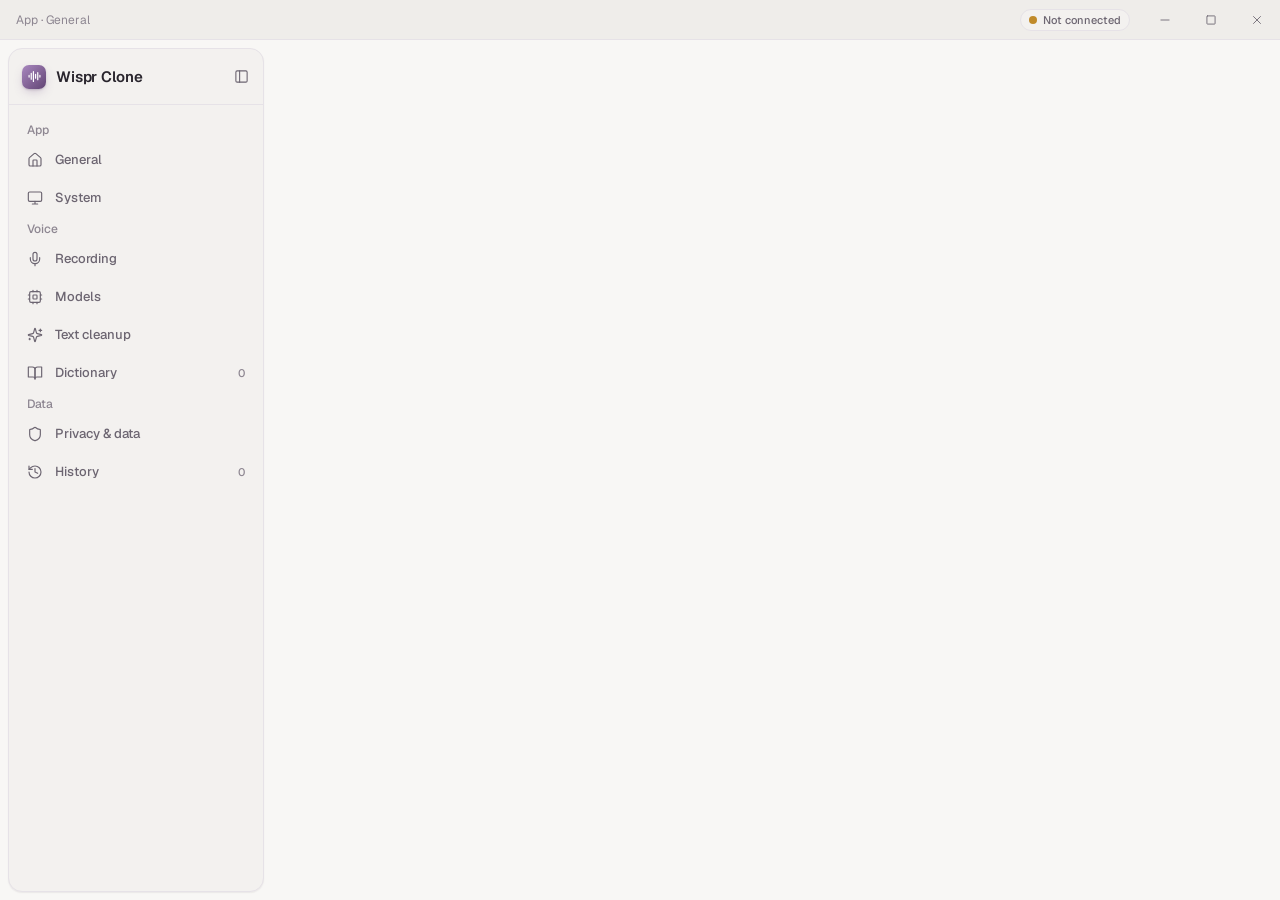
==== backend_dev/web/index.html @ 5b6b0aca "feat(desktop): custom title bar, tray + launch at login, sound cues, signed install - Title bar: the" ====
<!doctype html>
<html lang="en" data-theme="light">
<head>
<meta charset="utf-8">
<meta name="viewport" content="width=device-width, initial-scale=1">
<title>Wispr Clone</title>

<meta http-equiv="Content-Security-Policy" content="default-src 'self'; script-src 'self'; style-src 'self'; font-src 'self'; img-src 'self' data:; connect-src 'none'; object-src 'none'; base-uri 'none'; form-action 'none'">
<link rel="stylesheet" href="styles.css">
</head>
<body>

<!-- Icon sprite (Lucide-style strokes, 24px grid) -->
<svg width="0" height="0" class="inline-style-1" aria-hidden="true">
  <symbol id="i-mic" viewBox="0 0 24 24"><path d="M12 2a3 3 0 0 0-3 3v7a3 3 0 0 0 6 0V5a3 3 0 0 0-3-3Z"/><path d="M19 10v2a7 7 0 0 1-14 0v-2"/><path d="M12 19v3"/></symbol>
  <symbol id="i-wave" viewBox="0 0 24 24"><path d="M2 10v3M6 6v11M10 3v18M14 8v7M18 5v13M22 10v3"/></symbol>
  <symbol id="i-history" viewBox="0 0 24 24"><path d="M3 12a9 9 0 1 0 9-9 9.75 9.75 0 0 0-6.74 2.74L3 8"/><path d="M3 3v5h5"/><path d="M12 7v5l4 2"/></symbol>
  <symbol id="i-settings" viewBox="0 0 24 24"><path d="M12.22 2h-.44a2 2 0 0 0-2 2v.18a2 2 0 0 1-1 1.73l-.43.25a2 2 0 0 1-2 0l-.15-.08a2 2 0 0 0-2.73.73l-.22.38a2 2 0 0 0 .73 2.73l.15.1a2 2 0 0 1 1 1.72v.51a2 2 0 0 1-1 1.74l-.15.09a2 2 0 0 0-.73 2.73l.22.38a2 2 0 0 0 2.73.73l.15-.08a2 2 0 0 1 2 0l.43.25a2 2 0 0 1 1 1.73V20a2 2 0 0 0 2 2h.44a2 2 0 0 0 2-2v-.18a2 2 0 0 1 1-1.73l.43-.25a2 2 0 0 1 2 0l.15.08a2 2 0 0 0 2.73-.73l.22-.39a2 2 0 0 0-.73-2.73l-.15-.08a2 2 0 0 1-1-1.74v-.5a2 2 0 0 1 1-1.74l.15-.09a2 2 0 0 0 .73-2.73l-.22-.38a2 2 0 0 0-2.73-.73l-.15.08a2 2 0 0 1-2 0l-.43-.25a2 2 0 0 1-1-1.73V4a2 2 0 0 0-2-2z"/><circle cx="12" cy="12" r="3"/></symbol>
  <symbol id="i-book" viewBox="0 0 24 24"><path d="M2 3h6a4 4 0 0 1 4 4v14a3 3 0 0 0-3-3H2z"/><path d="M22 3h-6a4 4 0 0 0-4 4v14a3 3 0 0 1 3-3h7z"/></symbol>
  <symbol id="i-cpu" viewBox="0 0 24 24"><rect x="4" y="4" width="16" height="16" rx="2"/><rect x="9" y="9" width="6" height="6" rx="1"/><path d="M15 2v2M15 20v2M2 15h2M2 9h2M20 15h2M20 9h2M9 2v2M9 20v2"/></symbol>
  <symbol id="i-sparkles" viewBox="0 0 24 24"><path d="M9.94 15.5A2 2 0 0 0 8.5 14.06l-6.14-1.58a.5.5 0 0 1 0-.96L8.5 9.94A2 2 0 0 0 9.94 8.5l1.58-6.14a.5.5 0 0 1 .96 0l1.58 6.14a2 2 0 0 0 1.44 1.44l6.14 1.58a.5.5 0 0 1 0 .96l-6.14 1.58a2 2 0 0 0-1.44 1.44l-1.58 6.14a.5.5 0 0 1-.96 0z"/><path d="M20 3v4M22 5h-4M4 17v2M5 18H3"/></symbol>
  <symbol id="i-shield" viewBox="0 0 24 24"><path d="M20 13c0 5-3.5 7.5-7.66 8.95a1 1 0 0 1-.67-.01C7.5 20.5 4 18 4 13V6a1 1 0 0 1 1-1c2 0 4.5-1.2 6.24-2.72a1.17 1.17 0 0 1 1.52 0C14.51 3.81 17 5 19 5a1 1 0 0 1 1 1z"/></symbol>
  <symbol id="i-contrast" viewBox="0 0 24 24"><circle cx="12" cy="12" r="10"/><path d="M12 18a6 6 0 0 0 0-12v12z"/></symbol>
  <symbol id="i-sun" viewBox="0 0 24 24"><circle cx="12" cy="12" r="4"/><path d="M12 2v2M12 20v2M4.93 4.93l1.41 1.41M17.66 17.66l1.41 1.41M2 12h2M20 12h2M6.34 17.66l-1.41 1.41M19.07 4.93l-1.41 1.41"/></symbol>
  <symbol id="i-moon" viewBox="0 0 24 24"><path d="M12 3a6 6 0 0 0 9 9 9 9 0 1 1-9-9Z"/></symbol>
  <symbol id="i-house" viewBox="0 0 24 24"><path d="M15 21v-8a1 1 0 0 0-1-1h-4a1 1 0 0 0-1 1v8"/><path d="M3 10a2 2 0 0 1 .709-1.528l7-5.999a2 2 0 0 1 2.582 0l7 5.999A2 2 0 0 1 21 10v9a2 2 0 0 1-2 2H5a2 2 0 0 1-2-2z"/></symbol>
  <symbol id="i-panel" viewBox="0 0 24 24"><rect x="3" y="3" width="18" height="18" rx="2"/><path d="M9 3v18"/></symbol>
  <symbol id="i-monitor" viewBox="0 0 24 24"><rect x="2" y="3" width="20" height="14" rx="2"/><path d="M8 21h8M12 17v4"/></symbol>
  <symbol id="i-copy" viewBox="0 0 24 24"><rect x="8" y="8" width="14" height="14" rx="2"/><path d="M4 16c-1.1 0-2-.9-2-2V4c0-1.1.9-2 2-2h10c1.1 0 2 .9 2 2"/></symbol>
  <symbol id="i-refresh" viewBox="0 0 24 24"><path d="M21 12a9 9 0 1 1-9-9c2.52 0 4.93 1 6.74 2.74L21 8"/><path d="M21 3v5h-5"/></symbol>
  <symbol id="i-trash" viewBox="0 0 24 24"><path d="M3 6h18M19 6v14c0 1-1 2-2 2H7c-1 0-2-1-2-2V6M8 6V4c0-1 1-2 2-2h4c1 0 2 1 2 2v2"/></symbol>
  <symbol id="i-check" viewBox="0 0 24 24"><path d="M20 6 9 17l-5-5"/></symbol>
  <symbol id="i-check-circle" viewBox="0 0 24 24"><circle cx="12" cy="12" r="10"/><path d="m9 12 2 2 4-4"/></symbol>
  <symbol id="i-alert" viewBox="0 0 24 24"><path d="m21.73 18-8-14a2 2 0 0 0-3.48 0l-8 14A2 2 0 0 0 4 21h16a2 2 0 0 0 1.73-3"/><path d="M12 9v4M12 17h.01"/></symbol>
  <symbol id="i-error" viewBox="0 0 24 24"><circle cx="12" cy="12" r="10"/><path d="M12 8v4M12 16h.01"/></symbol>
  <symbol id="i-info" viewBox="0 0 24 24"><circle cx="12" cy="12" r="10"/><path d="M12 16v-4M12 8h.01"/></symbol>
  <symbol id="i-plus" viewBox="0 0 24 24"><path d="M5 12h14M12 5v14"/></symbol>
  <symbol id="i-search" viewBox="0 0 24 24"><circle cx="11" cy="11" r="8"/><path d="m21 21-4.3-4.3"/></symbol>
  <symbol id="i-keyboard" viewBox="0 0 24 24"><rect x="2" y="4" width="20" height="16" rx="2"/><path d="M6 8h.01M10 8h.01M14 8h.01M18 8h.01M8 12h.01M12 12h.01M16 12h.01M7 16h10"/></symbol>
  <symbol id="i-download" viewBox="0 0 24 24"><path d="M21 15v4a2 2 0 0 1-2 2H5a2 2 0 0 1-2-2v-4"/><path d="m7 10 5 5 5-5M12 15V3"/></symbol>
  <symbol id="i-upload" viewBox="0 0 24 24"><path d="M21 15v4a2 2 0 0 1-2 2H5a2 2 0 0 1-2-2v-4"/><path d="m17 8-5-5-5 5M12 3v12"/></symbol>
  <symbol id="i-stop" viewBox="0 0 24 24"><rect x="6" y="6" width="12" height="12" rx="2.5" fill="currentColor" stroke="none"/></symbol>
  <symbol id="i-chevron" viewBox="0 0 24 24"><path d="m6 9 6 6 6-6"/></symbol>
  <symbol id="i-x" viewBox="0 0 24 24"><path d="M18 6 6 18M6 6l12 12"/></symbol>
  <symbol id="i-minus" viewBox="0 0 24 24"><path d="M5 12h14"/></symbol>
  <symbol id="i-square" viewBox="0 0 24 24"><rect x="5" y="5" width="14" height="14" rx="1"/></symbol>
  <symbol id="i-grid" viewBox="0 0 24 24"><rect x="3" y="3" width="7" height="7" rx="1.5"/><rect x="14" y="3" width="7" height="7" rx="1.5"/><rect x="3" y="14" width="7" height="7" rx="1.5"/><rect x="14" y="14" width="7" height="7" rx="1.5"/></symbol>
  <symbol id="i-type" viewBox="0 0 24 24"><path d="M4 7V4h16v3M9 20h6M12 4v16"/></symbol>
  <symbol id="i-gauge" viewBox="0 0 24 24"><path d="m12 14 4-4"/><path d="M3.34 19a10 10 0 1 1 17.32 0"/></symbol>
  <symbol id="i-clock" viewBox="0 0 24 24"><circle cx="12" cy="12" r="10"/><path d="M12 6v6l4 2"/></symbol>
  <symbol id="i-lock" viewBox="0 0 24 24"><rect x="3" y="11" width="18" height="11" rx="2"/><path d="M7 11V7a5 5 0 0 1 10 0v4"/></symbol>
  <symbol id="i-pencil" viewBox="0 0 24 24"><path d="M21.17 6.81a1 1 0 0 0-3.99-3.99L3.84 16.17a2 2 0 0 0-.5.83l-1.32 4.35a.5.5 0 0 0 .62.62l4.35-1.32a2 2 0 0 0 .83-.5z"/></symbol>
  <symbol id="i-play" viewBox="0 0 24 24"><path d="M6 3l14 9-14 9z"/></symbol>
  <symbol id="i-arrow" viewBox="0 0 24 24"><path d="M5 12h14M12 5l7 7-7 7"/></symbol>
  <symbol id="i-plug" viewBox="0 0 24 24"><path d="M12 22v-5M9 8V2M15 8V2M18 8v5a4 4 0 0 1-4 4h-4a4 4 0 0 1-4-4V8Z"/></symbol>
  <symbol id="i-eye" viewBox="0 0 24 24"><path d="M2.06 12.35a1 1 0 0 1 0-.7 10.75 10.75 0 0 1 19.88 0 1 1 0 0 1 0 .7 10.75 10.75 0 0 1-19.88 0"/><circle cx="12" cy="12" r="3"/></symbol>
</svg>

<div class="window">
  <!-- Title bar (desktop chrome) -->
  <header class="titlebar">
    <span class="crumb" id="crumb">App · General</span>
    <span class="spacer"></span>
    <span class="badge" id="title-status"><span class="status-dot success"></span>Ready</span>
    <div class="win-ctrl" aria-label="Window controls">
      <button aria-label="Minimize" data-window="window_minimize"><svg class="i"><use href="#i-minus"/></svg></button>
      <button aria-label="Maximize" data-window="window_toggle_maximize"><svg class="i"><use href="#i-square"/></svg></button>
      <button class="close" aria-label="Close" data-window="window_close"><svg class="i"><use href="#i-x"/></svg></button>
    </div>
  </header>

  <div class="shell" id="shell">
    <!-- Sidebar: floating card; collapses to an icon strip (click empty space to reopen) -->
    <nav class="column" id="sidebar" aria-label="Main">
      <div class="side-card">
        <div class="side-head">
          <button class="side-logo" id="side-logo" aria-label="Wispr Clone"><span class="brand-mark"><svg class="i"><use href="#i-wave"/></svg></span><span class="logo-text">Wispr Clone</span></button>
          <button class="btn btn-ghost btn-icon btn-sm sidebar-toggle" id="sidebar-toggle" aria-controls="sidebar" aria-expanded="true" aria-label="Collapse sidebar" title="Collapse sidebar (Ctrl+B)"><svg class="i"><use href="#i-panel"/></svg></button>
        </div>
        <div class="side-scroll">
          <div class="nav-group" data-group="App">
            <div class="nav-label"><span>App</span></div>
            <button class="nav-item" data-page="home" data-tip="General"><svg class="i"><use href="#i-house"/></svg><span class="nav-text">General</span></button>
            <button class="nav-item" data-page="general" data-tip="System"><svg class="i"><use href="#i-monitor"/></svg><span class="nav-text">System</span></button>
          </div>
          <div class="nav-group" data-group="Voice">
            <div class="nav-label"><span>Voice</span></div>
            <button class="nav-item" data-page="recording" data-tip="Recording"><svg class="i"><use href="#i-mic"/></svg><span class="nav-text">Recording</span></button>
            <button class="nav-item" data-page="models" data-tip="Models"><svg class="i"><use href="#i-cpu"/></svg><span class="nav-text">Models</span><span class="status-dot" hidden></span></button>
            <button class="nav-item" data-page="cleanup" data-tip="Text cleanup"><svg class="i"><use href="#i-sparkles"/></svg><span class="nav-text">Text cleanup</span></button>
            <button class="nav-item" data-page="dictionary" data-tip="Dictionary"><svg class="i"><use href="#i-book"/></svg><span class="nav-text">Dictionary</span><span class="count" id="dict-count">0</span></button>
          </div>
          <div class="nav-group" data-group="Data">
            <div class="nav-label"><span>Data</span></div>
            <button class="nav-item" data-page="privacy" data-tip="Privacy &amp; data"><svg class="i"><use href="#i-shield"/></svg><span class="nav-text">Privacy &amp; data</span></button>
            <button class="nav-item" data-page="history" data-tip="History"><svg class="i"><use href="#i-history"/></svg><span class="nav-text">History</span><span class="status-dot warning" title="Cleanup needs attention" hidden></span><span class="count" id="hist-nav-count">0</span></button>
          </div>
        </div>
      </div>
    </nav>

    <main class="main" id="main">

      <!-- ============ HOME / DICTATE ============ -->
      <section class="page" id="page-home" data-title="App · General">
        <div class="greeting">
          <div>
            <h1 id="greet">Good afternoon</h1>
            <p>Your voice goes straight into whichever app has focus.</p>
          </div>
          <span class="badge success"><svg class="i"><use href="#i-lock"/></svg>Local only</span>
        </div>

        <div class="dictate" id="dictate" data-state="idle">
          <div class="dictate-top">
            <span class="dictate-status" id="dictate-status"><svg class="i"><use href="#i-wave"/></svg>Ready when you are</span>
            <span class="eyebrow" id="dictate-eyebrow">Try it out</span>
          </div>
          <canvas class="wave" id="wave" aria-hidden="true"></canvas>
          <p class="dictate-caption" id="dictate-caption">From a passing thought to the perfect words.</p>
          <button class="btn btn-primary btn-record" id="rec-btn"><svg class="i"><use href="#i-mic"/></svg><span>Start dictation</span></button>
          <div class="dictate-hint" id="dictate-hint">Backend hotkey controls dictation</div>
          <button class="btn btn-ghost btn-sm dictate-cancel" id="dictate-cancel"><svg class="i"><use href="#i-x"/></svg>Discard <kbd class="inline-style-2">Esc</kbd></button>
        </div>

        <div class="stats">
          <div class="card stat">
            <span class="row-icon"><svg class="i"><use href="#i-type"/></svg></span>
            <div><div class="stat-value" id="stat-words">—</div><div class="stat-label">Words today</div></div>
            <span class="badge success stat-trend">—</span>
          </div>
          <div class="card stat">
            <span class="row-icon"><svg class="i"><use href="#i-gauge"/></svg></span>
            <div><div class="stat-value">—</div><div class="stat-label">Avg. words / min</div></div>
          </div>
          <div class="card stat">
            <span class="row-icon"><svg class="i"><use href="#i-clock"/></svg></span>
            <div><div class="stat-value">—</div><div class="stat-label">Saved vs. typing</div></div>
          </div>
        </div>

        <div class="section">
          <div class="section-head">
            <h3 class="section-title">Recent</h3>
            <button class="btn btn-ghost btn-sm accent" data-goto="history">View all<svg class="i"><use href="#i-arrow"/></svg></button>
          </div>
          <div class="card list" id="recent-list"></div>
        </div>
      </section>

      <!-- ============ HISTORY ============ -->
      <section class="page" id="page-history" data-title="Data · History">
        <div class="page-head">
          <div>
            <h1>History</h1>
            <p>Dictations retained according to your settings.</p>
          </div>
        </div>
        <div class="toolbar">
          <label class="field"><svg class="i"><use href="#i-search"/></svg><input id="history-search" placeholder="Search transcripts"></label>
          <div class="segmented" role="radiogroup" id="history-filter">
            <button role="radio" aria-checked="true" data-filter="all">All</button>
            <button role="radio" aria-checked="false" data-filter="cleaned">Cleaned</button>
            <button role="radio" aria-checked="false" data-filter="failed">Needs attention</button>
          </div>
        </div>
        <div class="card list" id="history-list"></div>
      </section>

      <!-- ============ SETTINGS: GENERAL ============ -->
      <section class="page" id="page-general" data-title="App · System">
        <div class="page-head"><div><h1>System</h1><p>How Wispr Clone looks and behaves on your desktop.</p></div></div>

        <h3 class="section-title inline-style-3">Appearance</h3>
        <div class="card group">
          <div class="row">
            <div class="row-text"><div class="row-title">Theme</div><div class="row-desc">Match your system or choose a fixed appearance.</div></div>
            <div class="row-control">
              <div class="segmented" role="radiogroup" id="theme-seg">
                <button role="radio" aria-checked="true" data-theme-set="light"><svg class="i"><use href="#i-sun"/></svg>Light</button>
                <button role="radio" aria-checked="false" data-theme-set="dark"><svg class="i"><use href="#i-moon"/></svg>Dark</button>
                <button role="radio" aria-checked="false" data-theme-set="system"><svg class="i"><use href="#i-monitor"/></svg>System</button>
              </div>
            </div>
          </div>
          <div class="row">
            <div class="row-text"><div class="row-title">Floating indicator</div><div class="row-desc">Show the small pill at the bottom of the screen while listening.</div></div>
            <div class="row-control"><button class="switch" role="switch" aria-checked="true" aria-label="Floating indicator" disabled></button></div>
          </div>
        </div>

        <div class="section">
          <h3 class="section-title inline-style-3">Startup &amp; sound</h3>
          <div class="card group">
            <div class="row">
              <div class="row-text"><div class="row-title">Launch at login</div><div class="row-desc" id="autostart-desc">Start quietly in the system tray.</div></div>
              <div class="row-control"><button class="switch" id="autostart-switch" role="switch" aria-checked="false" aria-label="Launch at login" disabled></button></div>
            </div>
            <div class="row">
              <div class="row-text"><div class="row-title">Sound cues</div><div class="row-desc">Play a soft tick when recording starts and stops.</div></div>
              <div class="row-control"><button class="switch" id="sound-switch" role="switch" aria-checked="false" aria-label="Sound cues"></button></div>
            </div>
            <div class="row is-disabled">
              <div class="row-text"><div class="row-title">Auto-update <span class="badge">Coming soon</span></div><div class="row-desc">Not available in this build.</div></div>
              <div class="row-control"><button class="switch" role="switch" aria-checked="false" disabled aria-label="Auto-update"></button></div>
            </div>
          </div>
        </div>
      </section>

      <!-- ============ SETTINGS: RECORDING ============ -->
      <section class="page" id="page-recording" data-title="Voice · Recording">
        <div class="page-head"><div><h1>Recording</h1><p>A natural start. A clean finish. Set up how you speak.</p></div></div>

        <h2 class="group-label">Audio input</h2>
        <div class="card group">
          <div class="row">
            <div class="row-text"><div class="row-title plain">Microphone</div><div class="row-desc">Choose the input used for your dictations.</div></div>
            <div class="row-control">
              <label class="field select"><select aria-label="Microphone" id="mic-select">
                
              </select><svg class="i"><use href="#i-chevron"/></svg></label>
            </div>
          </div>
          <div class="row">
            <div class="row-text"><div class="row-title plain">Make sure you sound clear</div><div class="row-desc">Preview the microphone level animation. No audio is captured.</div></div>
            <div class="row-control"><button class="btn btn-secondary" id="mic-test"><svg class="i"><use href="#i-mic"/></svg>Test microphone</button></div>
          </div>
          <div class="level">
            <div class="level-head"><span>Input level</span><span class="level-state idle" id="level-state">Waiting for a test</span></div>
            <div class="segments" id="level-segments" aria-hidden="true"></div>
          </div>
        </div>

        <h2 class="group-label">How you record</h2>
        <div class="card group">
          <div class="row">
            <div class="row-text"><div class="row-title plain">Recording mode</div><div class="row-desc" id="mode-desc">Toggle: press once to start, again to stop. Hold: talk while held.</div></div>
            <div class="row-control">
              <div class="segmented" role="radiogroup" id="mode-seg">
                <button role="radio" aria-checked="false" data-mode="toggle">Press to toggle</button>
                <button role="radio" aria-checked="false" data-mode="hold">Hold to talk</button>
              </div>
            </div>
          </div>
          <div class="row" id="shortcut-row">
            <div class="row-text"><div class="row-title plain">Dictation shortcut</div><div class="row-desc" id="shortcut-desc" aria-live="polite">Managed by the desktop app.</div></div>
            <div class="row-control">
              <kbd id="shortcut-current"></kbd>
              <button class="btn btn-secondary" id="shortcut-change" type="button">Change</button>
            </div>
          </div>
          <div class="row">
            <div class="row-text"><div class="row-title plain">Cancel recording</div><div class="row-desc">Discard the current recording before processing.</div></div>
            <div class="row-control"><kbd>Esc</kbd></div>
          </div>
        </div>
      </section>

      <!-- ============ SETTINGS: MODELS ============ -->
      <section class="page" id="page-models" data-title="Voice · Models">
        <div class="page-head"><div><h1>Models</h1><p>Two small steps between your voice and the right words.</p></div></div>

        <div class="card group">
          <div class="row">
            <div class="row-text"><div class="row-title plain">Keep processing local</div><div class="row-desc">Block cloud models. Dictation needs cloud speech recognition.</div></div>
            <div class="row-control"><button class="switch" role="switch" aria-checked="false" aria-label="Keep processing local" id="local-switch"></button></div>
          </div>
        </div>

        <h2 class="group-label">Your voice pipeline</h2>
        <div class="card model-card" data-model="stt">
          <div class="model-head">
            <span class="model-tile"><svg class="i"><use href="#i-mic"/></svg></span>
            <div><div class="model-title">Speech to text</div><div class="model-sub">Turns your voice into a first draft.</div></div>
            <span class="badge success" data-status><span class="status-dot success"></span>Checking</span>
          </div>
          <div class="model-pick">
            <label class="field select"><select aria-label="Speech to text model" data-select>
              
            </select><svg class="i"><use href="#i-chevron"/></svg></label>
            <button class="btn btn-secondary" data-test><svg class="i"><use href="#i-wave"/></svg>Test model</button>
          </div>
          <div class="model-meta"><span data-where>On-device</span><span>·</span><span data-model-id></span></div>
          <div class="field-label">OpenRouter API key</div>
          <div class="model-pick">
            <label class="field"><input id="openrouter-key" type="password" autocomplete="off" aria-label="OpenRouter API key"></label>
            <button class="btn btn-secondary" id="save-openrouter-key">Save</button>
            <button class="btn btn-secondary" id="clear-openrouter-key">Clear</button>
          </div>
          <div class="model-meta"><span id="openrouter-key-status">No key saved</span></div>
        </div>
        <div class="card model-card" data-model="cleanup">
          <div class="model-head">
            <span class="model-tile"><svg class="i"><use href="#i-sparkles"/></svg></span>
            <div><div class="model-title">Text cleanup</div><div class="model-sub">Adds punctuation and removes the little hesitations.</div></div>
            <span class="badge success" data-status><span class="status-dot success"></span>Checking</span>
          </div>
          <div class="model-pick">
            <label class="field select"><select aria-label="Text cleanup model" data-select>
              
            </select><svg class="i"><use href="#i-chevron"/></svg></label>
            <button class="btn btn-secondary" data-test><svg class="i"><use href="#i-wave"/></svg>Test model</button>
          </div>
          <div class="model-meta"><span data-where>On-device</span><span>·</span><span data-model-id></span></div>
        </div>
      </section>

      <!-- ============ SETTINGS: CLEANUP ============ -->
      <section class="page" id="page-cleanup" data-title="Voice · Text cleanup">
        <div class="page-head"><div><h1>Text cleanup</h1><p>Your meaning, with a little breathing room.</p></div></div>

        <div class="card group">
          <div class="row">
            <div class="row-text"><div class="row-title plain">Polish after dictation</div><div class="row-desc">Clean up filler words while keeping your natural voice.</div></div>
            <div class="row-control"><button class="switch" role="switch" aria-checked="true" aria-label="Polish after dictation" id="cleanup-switch"></button></div>
          </div>
        </div>

        <div id="cleanup-body">
          <h2 class="group-label">A little guidance</h2>
          <div class="card guidance">
            <label class="field-label" for="instructions">Cleanup instructions</label>
            <textarea class="textarea" id="instructions">Remove filler words and repeated phrases. Fix punctuation and capitalization. Keep my meaning and natural tone. Do not add new information.</textarea>
            <div class="guidance-foot">
              <span id="save-note">Saved as a preference; not sent to a model.</span>
              <button class="btn btn-secondary" id="save-instructions" disabled><svg class="i"><use href="#i-check"/></svg>Save instructions</button>
            </div>
          </div>

          <div class="feature-head">
            <h2>See the difference</h2>
            <button class="btn btn-ghost accent" id="preview-example" disabled aria-label="Illustrative example"><svg class="i"><use href="#i-sparkles"/></svg>Preview example</button>
          </div>
          <div class="difference" id="difference">
            <div class="original"><span class="eyebrow">Original</span><span id="diff-original">“Example: a short spoken phrase with a repeated word.”</span></div>
            <div class="polished"><span class="eyebrow">Example</span><span id="diff-polished">A short spoken phrase, cleaned up.</span></div>
          </div>
        </div>
      </section>

      <!-- ============ SETTINGS: DICTIONARY ============ -->
      <section class="page" id="page-dictionary" data-title="Voice · Dictionary">
        <div class="page-head">
          <div><h1>Dictionary</h1><p>Names, jargon and spellings the speech model should always get right.</p></div>
        </div>
        <div class="toolbar">
          <label class="field"><svg class="i"><use href="#i-search"/></svg><input id="dict-search" placeholder="Search terms"></label>
          <span class="spacer"></span>
          <button class="btn btn-ghost" id="dict-import"><svg class="i"><use href="#i-upload"/></svg>Import</button>
          <button class="btn btn-ghost" id="dict-export"><svg class="i"><use href="#i-download"/></svg>Export</button>
          <button class="btn btn-primary" id="add-term"><svg class="i"><use href="#i-plus"/></svg>Add term</button>
        </div>
        <div class="card inline-style-4">
          <table class="table">
            <thead><tr><th>Preferred spelling</th><th>Also heard as</th><th>Added</th><th></th></tr></thead>
            <tbody id="dict-body"></tbody>
          </table>
          <div class="empty" id="dict-empty" hidden>
            <div class="row-icon"><svg class="i i-lg"><use href="#i-search"/></svg></div>
            <h3>No matching terms</h3>
            <p class="muted">Try a different spelling, or add it as a new term.</p>
          </div>
        </div>
      </section>

      <!-- ============ SETTINGS: PRIVACY ============ -->
      <section class="page" id="page-privacy" data-title="Data · Privacy & data">
        <div class="page-head"><div><h1>Privacy &amp; data</h1><p>Your audio is sent to OpenRouter and transcribed by DeepInfra (Whisper Large v3 Turbo). Transcripts stay on this PC.</p></div></div>

        <div class="callout info inline-style-5">
          <svg class="i"><use href="#i-info"/></svg>
          <div><strong>Audio leaves this device</strong>Audio is sent to OpenRouter for transcription. Recordings remain available locally for retry.</div>
        </div>

        <div class="card group">
          <div class="row">
            <div class="row-text"><div class="row-title">Keep history</div><div class="row-desc">Save transcripts so you can copy or retry them later.</div></div>
            <div class="row-control"><button class="switch" role="switch" aria-checked="true" aria-label="Keep history" disabled></button></div>
          </div>
          <div class="row">
            <div class="row-text"><div class="row-title">Delete after</div><div class="row-desc">Older transcripts are removed automatically.</div></div>
            <div class="row-control"><label class="field select inline-style-6"><select aria-label="Retention" disabled><option selected>Configured by retention policy</option></select><svg class="i"><use href="#i-chevron"/></svg></label></div>
          </div>
          <div class="row">
            <div class="row-text"><div class="row-title">Local-only mode</div><div class="row-desc">Block every network request, including remote cleanup models.</div></div>
            <div class="row-control"><button class="switch" role="switch" aria-checked="false" aria-label="Local-only mode" id="privacy-local-switch"></button></div>
          </div>
        </div>
        <div class="callout warning" id="local-only-warning" hidden><svg class="i"><use href="#i-alert"/></svg><div>Dictation needs cloud speech-to-text; it is disabled while local-only is on.</div></div>

        <div class="section">
          <h3 class="section-title inline-style-3">Danger zone</h3>
          <div class="card group inline-style-7">
            <div class="row">
              <div class="row-text"><div class="row-title">Delete all history</div><div class="row-desc">Permanently removes <span id="hist-count">0</span> transcripts. This can't be undone.</div></div>
              <div class="row-control"><button class="btn btn-ghost danger" id="delete-all"><svg class="i"><use href="#i-trash"/></svg>Delete all…</button></div>
            </div>
          </div>
        </div>
      </section>

      <!-- ============ STYLEGUIDE ============ -->
      <section class="page wide" id="page-styleguide" data-title="Design system">
        <div class="page-head"><div><h1>Design system</h1><p>Reference: tokens, states and micro-interactions used across the app.</p></div></div>

        <h3 class="section-title inline-style-3">Primary ramp · Muted plum (600 = #745689)</h3>
        <div class="ramp" id="ramp"></div>

        <div class="section">
          <h3 class="section-title inline-style-3">Semantic colours · meaning only</h3>
          <div class="swatches">
            <div class="card swatch"><i class="inline-style-8"></i><div><b>Blue · Info</b><span class="faint">Downloads, in-progress</span></div></div>
            <div class="card swatch"><i class="inline-style-9"></i><div><b>Green · Success</b><span class="faint">Ready, saved, mic level</span></div></div>
            <div class="card swatch"><i class="inline-style-10"></i><div><b>Yellow · Warning</b><span class="faint">Conflicts, needs review</span></div></div>
            <div class="card swatch"><i class="inline-style-11"></i><div><b>Red · Danger</b><span class="faint">Errors, delete, live mic</span></div></div>
          </div>
        </div>

        <div class="section">
          <h3 class="section-title inline-style-3">Type scale</h3>
          <div class="card">
            <div class="type-row"><span class="faint mono">H1</span><span class="inline-style-12">Recording</span><span class="faint mono">28/34 · 550 · −2.5%</span></div>
            <div class="type-row"><span class="faint mono">H2</span><span class="inline-style-13">See the difference</span><span class="faint mono">20/28 · 600 · −1.5%</span></div>
            <div class="type-row"><span class="faint mono">H3</span><span class="inline-style-14">Speech to text</span><span class="faint mono">15/22 · 600</span></div>
            <div class="type-row"><span class="faint mono">Group</span><span class="inline-style-15">Audio input</span><span class="faint mono">13/18 · 600</span></div>
            <div class="type-row"><span class="faint mono">Body</span><span>Speak naturally and we'll clean it up.</span><span class="faint mono">13/20 · 400</span></div>
            <div class="type-row"><span class="faint mono">Body M</span><span class="inline-style-16">Launch at login</span><span class="faint mono">13/20 · 500</span></div>
            <div class="type-row"><span class="faint mono">Small</span><span class="inline-style-17" class="muted">Start quietly in the system tray.</span><span class="faint mono">12/18 · 400</span></div>
            <div class="type-row"><span class="faint mono">Caption</span><span class="eyebrow">Try it out</span><span class="faint mono">10/14 · 600 · — caps</span></div>
            <div class="type-row"><span class="faint mono">Mono</span><span class="mono">Ctrl + Shift + Space</span><span class="faint mono">12/16 · 500</span></div>
          </div>
        </div>

        <div class="section">
          <h3 class="section-title inline-style-3">Button states</h3>
          <div class="card state-grid">
            <span></span><span class="h">Default</span><span class="h">Hover</span><span class="h">Active</span><span class="h">Disabled</span>
            <span class="faint">Primary</span>
            <span><button class="btn btn-primary"><svg class="i"><use href="#i-plus"/></svg>Add term</button></span>
            <span><button class="btn btn-primary is-hover"><svg class="i"><use href="#i-plus"/></svg>Add term</button></span>
            <span><button class="btn btn-primary is-active"><svg class="i"><use href="#i-plus"/></svg>Add term</button></span>
            <span><button class="btn btn-primary" disabled><svg class="i"><use href="#i-plus"/></svg>Add term</button></span>
            <span class="faint">Secondary</span>
            <span><button class="btn btn-secondary"><svg class="i"><use href="#i-play"/></svg>Start test</button></span>
            <span><button class="btn btn-secondary is-hover"><svg class="i"><use href="#i-play"/></svg>Start test</button></span>
            <span><button class="btn btn-secondary is-active"><svg class="i"><use href="#i-play"/></svg>Start test</button></span>
            <span><button class="btn btn-secondary" disabled><svg class="i"><use href="#i-play"/></svg>Start test</button></span>
            <span class="faint">Ghost</span>
            <span><button class="btn btn-ghost"><svg class="i"><use href="#i-copy"/></svg>Copy</button></span>
            <span><button class="btn btn-ghost is-hover"><svg class="i"><use href="#i-copy"/></svg>Copy</button></span>
            <span><button class="btn btn-ghost is-active"><svg class="i"><use href="#i-copy"/></svg>Copy</button></span>
            <span><button class="btn btn-ghost" disabled><svg class="i"><use href="#i-copy"/></svg>Copy</button></span>
            <span class="faint">Danger</span>
            <span><button class="btn btn-danger"><svg class="i"><use href="#i-trash"/></svg>Delete</button></span>
            <span><button class="btn btn-danger is-hover"><svg class="i"><use href="#i-trash"/></svg>Delete</button></span>
            <span><button class="btn btn-danger is-active"><svg class="i"><use href="#i-trash"/></svg>Delete</button></span>
            <span><button class="btn btn-danger" disabled><svg class="i"><use href="#i-trash"/></svg>Delete</button></span>
            <span class="faint">Controls</span>
            <span class="inline-style-18"><button class="switch" role="switch" aria-checked="false" aria-label="off"></button><button class="switch" role="switch" aria-checked="true" aria-label="on"></button></span>
            <span><label class="field inline-style-19"><input placeholder="Placeholder"></label></span>
            <span><label class="field is-error inline-style-19"><input value="Invalid URL"></label></span>
            <span><label class="field is-disabled inline-style-19"><input value="Disabled" disabled></label></span>
          </div>
        </div>

        <div class="section">
          <h3 class="section-title inline-style-3">Micro-animations · click to replay</h3>
          <div class="anim-grid">
            <div class="card anim-cell"><b>Listening</b><div class="stage"><span class="status-dot danger live"></span><div class="meter is-live" id="sg-meter"></div></div><span class="faint">Ping + live level</span></div>
            <div class="card anim-cell"><b>Loading</b><div class="stage"><span class="spinner inline-style-20"></span><div class="inline-style-21"><div class="progress indeterminate"><span></span></div></div></div><span class="faint">Spinner + indeterminate bar</span></div>
            <div class="card anim-cell"><b>Skeleton</b><div class="stage inline-style-22"><div class="skeleton"></div><div class="skeleton inline-style-23"></div></div><span class="faint">Content placeholder</span></div>
            <div class="card anim-cell"><b>Download</b><div class="stage"><div class="inline-style-21"><div class="progress"><span class="inline-style-24"></span></div></div><span class="mono faint">64%</span></div><span class="faint">Determinate + sheen</span></div>
            <div class="card anim-cell"><b>Warning</b><div class="stage"><span class="badge warning warn-pulse inline-style-25"><svg class="i"><use href="#i-alert"/></svg>Conflict</span><button class="btn btn-ghost btn-sm" data-replay="shake">Shake</button></div><span class="faint">Pulse ring + shake</span></div>
            <div class="card anim-cell"><b>Success</b><div class="stage"><span class="toast-icon inline-style-26" id="sg-check"><svg class="i check-draw" viewBox="0 0 24 24"><path d="M20 6 9 17l-5-5"/></svg></span><button class="btn btn-ghost btn-sm" data-replay="check">Replay</button></div><span class="faint">Stroke draw-in</span></div>
            <div class="card anim-cell"><b>Toasts</b><div class="stage"><button class="btn btn-secondary btn-sm" data-toast="success">Success</button><button class="btn btn-secondary btn-sm" data-toast="danger">Error</button></div><span class="faint">Spring in, auto-dismiss</span></div>
            <div class="card anim-cell"><b>Overlay</b><div class="stage"><button class="btn btn-secondary btn-sm" data-open="term-modal">Open modal</button></div><span class="faint">Scrim + blur + spring</span></div>
          </div>
        </div>
      </section>

    </main>
  </div>
</div>


<!-- Modals -->
<div class="backdrop" id="delete-modal" role="dialog" aria-modal="true" aria-labelledby="del-title">
  <div class="modal">
    <div class="modal-body">
      <div class="modal-icon danger"><svg class="i i-lg"><use href="#i-trash"/></svg></div>
      <h3 id="del-title">Delete all history?</h3>
      <p>All transcripts on this computer will be permanently removed. Your dictionary and settings are kept.</p>
    </div>
    <div class="modal-foot">
      <button class="btn btn-ghost" data-close>Cancel</button>
      <button class="btn btn-danger" id="confirm-delete"><svg class="i"><use href="#i-trash"/></svg>Delete history</button>
    </div>
  </div>
</div>

<div class="backdrop" id="term-modal" role="dialog" aria-modal="true" aria-labelledby="term-title">
  <div class="modal">
    <div class="modal-body">
      <div class="modal-icon accent"><svg class="i i-lg"><use href="#i-book"/></svg></div>
      <h3 id="term-title">Add dictionary term</h3>
      <p>We'll bias recognition toward this spelling.</p>
      <div class="stack">
        <div><label class="field-label" for="term-input">Preferred spelling</label><label class="field"><input id="term-input" placeholder="e.g. Kubernetes"></label></div>
        <div><label class="field-label" for="alias-input">Also heard as <span class="faint inline-style-27">— optional, comma separated</span></label><label class="field"><input id="alias-input" placeholder="alternate spelling, pronunciation"></label></div>
      </div>
    </div>
    <div class="modal-foot">
      <button class="btn btn-ghost" data-close>Cancel</button>
      <button class="btn btn-primary" id="save-term" disabled>Save term</button>
    </div>
  </div>
</div>

<div class="tip" id="tip" role="tooltip"></div>

<div class="toasts" id="toasts" aria-live="polite"></div>

<script type="module" src="app.js"></script>
</body>
</html>
---- backend_dev/web/styles.css ----
/* =====================================================================
   Wispr Clone — UI demo  (v2 · muted plum on warm neutrals)
   Design tokens → base → layout → components → pages → motion
   ===================================================================== */

@font-face { font-family: "Geist"; src: url("assets/geist.ttf") format("truetype");
  font-weight: 100 900; font-display: swap; }

/* ---------- 1. Tokens ---------------------------------------------- */
:root {
  /* Primary: ONE muted plum hue (h≈276). The ramp only moves lightness and
     saturation; 600 is the anchor (#745689). Neutrals are warm greys
     (h≈30) so the plum reads as the only "colour" on the page. */
  --h: 276;
  --p-50:  hsl(280 33% 97%);   /* #f8f5fa */
  --p-100: hsl(280 30% 93%);   /* #eee6f2  subtle fill      */
  --p-200: hsl(278 28% 86%);   /* #dccfe4  borders          */
  --p-300: hsl(277 30% 76%);   /* #c3add3                   */
  --p-400: hsl(276 30% 64%);   /* #a488b9                   */
  --p-500: hsl(276 25% 53%);   /* #8c6c9f                   */
  --p-600: hsl(275 23% 44%);   /* #745689  primary          */
  --p-700: hsl(277 26% 36%);   /* #634575  hover / text     */
  --p-800: hsl(278 30% 28%);   /* #4f3260  pressed          */
  --p-900: hsl(279 32% 19%);   /* #36213f                   */
  --p-950: hsl(280 30% 11%);   /* #211526                   */

  /* Semantic colours — muted to sit with plum; used ONLY for meaning.
     blue = info / in-progress, green = ready / success,
     yellow = warning / needs attention, red = error / destructive / live mic */
  --blue:   #4f7bab;
  --green:  #3d8563;
  --yellow: #c08a2a;
  --red:    #b3464c;

  /* Typography — Geist variable (bundled, OFL) */
  --font-sans: "Geist", "Segoe UI Variable Text", "Segoe UI", system-ui, -apple-system, sans-serif;
  --font-mono: "Cascadia Code", "JetBrains Mono", ui-monospace, "SF Mono", Consolas, monospace;

  /*            weight size/line-height family */
  --t-h1:      550 28px/34px var(--font-sans);  /* page title (−2.5% tracking)   */
  --t-h2:      600 20px/28px var(--font-sans);  /* in-page feature heading       */
  --t-h3:      600 15px/22px var(--font-sans);  /* card title                    */
  --t-group:   600 13px/18px var(--font-sans);  /* section label, sentence case  */
  --t-body:    400 13px/20px var(--font-sans);  /* default desktop body          */
  --t-body-m:  500 13px/20px var(--font-sans);  /* row titles, buttons           */
  --t-small:   400 12px/18px var(--font-sans);  /* descriptions, meta            */
  --t-label:   500 11px/14px var(--font-sans);  /* rail labels, badges           */
  --t-caption: 600 10px/14px var(--font-sans);  /* UPPERCASE eyebrows (+12%)     */
  --t-mono:    500 12px/16px var(--font-mono);  /* shortcuts, sizes              */

  /* Spacing — 4px grid. Inside a component ≤ 12, between components 16–24,
     between sections 32. */
  --s-1: 4px;  --s-2: 8px;  --s-3: 12px; --s-4: 16px;
  --s-5: 20px; --s-6: 24px; --s-8: 32px; --s-10: 40px; --s-12: 48px;

  --r-sm: 6px; --r-md: 8px; --r-lg: 14px; --r-xl: 16px; --r-pill: 999px;

  --ease: cubic-bezier(.2, .8, .2, 1);
  --ease-spring: cubic-bezier(.34, 1.56, .64, 1);
  --t-fast: 120ms; --t-base: 180ms; --t-slow: 320ms;

    --side-w: 264px;        /* 8px gutter + 256px card */
  --side-w-closed: 60px;  /* 8px gutter + 52px strip */
  --titlebar-h: 40px;
}

/* Light theme ------------------------------------------------------ */
:root, [data-theme="light"] {
  color-scheme: light;
  --rail:      #efedea;
  --sidebar:   #fbfaf9;
  --canvas:    #f8f7f5;
  --surface:   #ffffff;
  --surface-2: #f3f1ef;
  --surface-3: #e9e6e3;
  --border:        #e6e2e7;
  --border-strong: #d6d0d8;
  --text-1: #29252d;
  --text-2: #6c6571;
  --text-3: #8d8691;
  --text-on-accent: #ffffff;

  --accent:        var(--p-600);
  --accent-hover:  var(--p-700);
  --accent-press:  var(--p-800);
  --accent-soft:   var(--p-100);
  --accent-soft-2: hsl(280 30% 89%);
  --accent-border: var(--p-200);
  --accent-text:   #69437f;
  --focus: hsl(276 30% 50% / .35);

  --hero: #f2edf5;  --hero-glow: #e6d9ed;  --hero-border: #dcd0e3;
  --side-bg: #f3f1ef;  --side-hover: #e9e6e3;  --side-active: #ffffff;

  --blue-soft: #edf3f9;   --blue-text: #426c9b;
  --green-soft: #eaf4ee;  --green-text: #317356;
  --yellow-soft: #fbf3df; --yellow-text: #946414;
  --red-soft: #fbedee;    --red-text: #b3464c;

  --sh-1: 0 1px 2px hsl(276 25% 20% / .04), 0 1px 1px hsl(30 10% 20% / .03);
  --sh-2: 0 2px 4px hsl(276 25% 20% / .03), 0 8px 24px hsl(276 25% 20% / .06);
  --sh-3: 0 2px 6px hsl(276 30% 12% / .06), 0 24px 60px -12px hsl(276 30% 12% / .22);
  --sh-accent: 0 1px 2px hsl(276 30% 25% / .18), 0 4px 12px -4px hsl(276 30% 40% / .45);
  --sh-inset: inset 0 1px 2px hsl(30 10% 20% / .05);
  --highlight: inset 0 1px 0 hsl(0 0% 100% / 0);
  --scrim: linear-gradient(145deg, hsl(276 35% 12% / .38), hsl(280 25% 8% / .5));
}

/* Dark theme — surfaces AND foregrounds are remapped, not inverted ---- */
[data-theme="dark"] {
  color-scheme: dark;
  --rail:      #151317;
  --sidebar:   #1e1b21;
  --canvas:    #1b191e;
  --surface:   #232026;
  --surface-2: #2b272e;
  --surface-3: #37323c;
  --border:        #38323e;
  --border-strong: #4a4351;
  --text-1: #f0eaf3;
  --text-2: #aca2b3;
  --text-3: #8a8191;
  --text-on-accent: #24182d;

  --accent:        #b796ce;
  --accent-hover:  #c6a7dc;
  --accent-press:  #a584bd;
  --accent-soft:   #3a2e45;
  --accent-soft-2: #46384f;
  --accent-border: #56435f;
  --accent-text:   #ceb0e4;
  --focus: hsl(276 45% 72% / .45);

  --hero: #2c2433;  --hero-glow: #463250;  --hero-border: #45384f;
  --side-bg: #1f1c22;  --side-hover: #2b272e;  --side-active: #322d37;

  --blue: #7fa9d8;   --green: #6fb58b;   --yellow: #d4a954;   --red: #e0848b;
  --blue-soft: #273442;   --blue-text: #a1c4eb;
  --green-soft: #23372c;  --green-text: #93cfaa;
  --yellow-soft: #3b3222; --yellow-text: #e6c37f;
  --red-soft: #42292e;    --red-text: #f0a0a6;

  /* shadows barely read on dark, so pair them with a 1px top highlight */
  --sh-1: 0 1px 2px hsl(0 0% 0% / .35);
  --sh-2: 0 2px 5px hsl(0 0% 0% / .25), 0 10px 28px hsl(0 0% 0% / .3);
  --sh-3: 0 2px 8px hsl(0 0% 0% / .45), 0 28px 70px -12px hsl(0 0% 0% / .7);
  --sh-accent: 0 1px 2px hsl(0 0% 0% / .4), 0 6px 18px -6px hsl(276 45% 65% / .45);
  --sh-inset: inset 0 1px 2px hsl(0 0% 0% / .3);
  --highlight: inset 0 1px 0 hsl(0 0% 100% / .04);
  --scrim: linear-gradient(145deg, hsl(276 35% 6% / .6), hsl(280 25% 3% / .72));
}

/* ---------- 2. Base ------------------------------------------------ */
*, *::before, *::after { box-sizing: border-box; }
html, body { height: 100%; margin: 0; }
body {
  font: var(--t-body);
  color: var(--text-1);
  background: var(--canvas);
  -webkit-font-smoothing: antialiased;
  font-feature-settings: "cv11", "ss01", "tnum";
  min-width: 1100px;
  min-height: 700px;
  overflow: hidden;
}
button, input, select, textarea { font: inherit; color: inherit; }
button { cursor: pointer; background: none; border: 0; padding: 0; }
:focus-visible { outline: 2px solid transparent; box-shadow: 0 0 0 3px var(--focus) !important; }
::selection { background: var(--accent-soft-2); }

.i { width: 16px; height: 16px; flex: none; stroke: currentColor; fill: none;
     stroke-width: 1.75; stroke-linecap: round; stroke-linejoin: round; }
.i-lg { width: 20px; height: 20px; }
.i-xl { width: 26px; height: 26px; }
.i-fill { fill: currentColor; stroke: none; }

.mono { font: var(--t-mono); }
.muted { color: var(--text-2); }
.faint { color: var(--text-3); }
.sr-only { position: absolute; width: 1px; height: 1px; overflow: hidden; clip: rect(0 0 0 0); }

/* ---------- 3. Window layout --------------------------------------- */
.window { display: grid; grid-template-rows: var(--titlebar-h) 1fr; height: 100%; }

.titlebar {
  display: flex; align-items: center; gap: var(--s-3);
  padding: 0 0 0 var(--s-4);
  background: var(--rail);
  border-bottom: 1px solid var(--border);
  user-select: none;
}
.brand { display: flex; align-items: center; gap: var(--s-2); font: var(--t-body-m); }
.brand-mark {
  width: 22px; height: 22px; border-radius: 7px; display: grid; place-items: center;
  background: linear-gradient(135deg, var(--p-400), var(--p-700));
  color: #fff; box-shadow: var(--sh-accent);
}
.brand-mark .i { width: 13px; height: 13px; stroke-width: 2.25; }
.titlebar .crumb { font: var(--t-small); color: var(--text-3); }
.titlebar .spacer { flex: 1; }
.win-ctrl { display: flex; height: 100%; }
.win-ctrl button { width: 46px; height: 100%; display: grid; place-items: center; color: var(--text-2);
  transition: background var(--t-fast), color var(--t-fast); }
.win-ctrl button:hover { background: var(--surface-3); color: var(--text-1); }
.win-ctrl button.close:hover { background: var(--red); color: #fff; }
.win-ctrl .i { width: 14px; height: 14px; stroke-width: 1.5; }

.shell {
  display: grid;
  grid-template-columns: var(--side-w) 1fr;
  min-height: 0;
  transition: grid-template-columns var(--t-slow) var(--ease);
}
[data-sidebar="collapsed"] .shell { grid-template-columns: var(--side-w-closed) 1fr; }

/* Floating sidebar card ------------------------------------------------
   Geometry is chosen so every icon sits at the same x in both states:
   card padding 8 + item padding 9 + border 1 = icon starts at 18px,
   16px icon → centre at 26px = half of the 52px collapsed card.        */
.column { padding: var(--s-2) 0 var(--s-2) var(--s-2); min-width: 0; }
.side-card {
  height: 100%; width: 100%;
  display: flex; flex-direction: column;
  background: var(--side-bg);
  border: 1px solid var(--border);
  border-radius: var(--r-lg);
  box-shadow: var(--sh-1), var(--highlight);
  overflow: hidden;
}
/* empty space in the collapsed strip expands it; the cursor hints the direction */
[data-sidebar="collapsed"] .side-scroll { cursor: e-resize; }
.side-card button, .side-card input { cursor: pointer; }
.side-scroll { flex: 1; overflow-y: auto; overflow-x: hidden; padding: var(--s-3) var(--s-2) var(--s-2); }   /* nav starts 12px below header line */

.side-head { display: flex; align-items: center; height: 56px; padding: 0 var(--s-2); gap: var(--s-2); border-bottom: 1px solid var(--border); flex: none; }
.side-logo { display: flex; align-items: center; gap: 10px; height: 36px; padding: 0 5px; border-radius: var(--r-md);
  font: 600 15px/20px var(--font-sans); letter-spacing: -.01em; color: var(--text-1); white-space: nowrap; flex: 1; min-width: 0; }
.side-logo .brand-mark { width: 24px; height: 24px; flex: none; }
.side-logo:focus-visible { outline: none; }
.sidebar-toggle { color: var(--text-2); flex: none; transition: opacity var(--t-base), background var(--t-fast), color var(--t-fast); }
[data-sidebar="collapsed"] .sidebar-toggle { opacity: 0; pointer-events: none; }

/* Group rows are IDENTICAL in both states, so icons never move vertically.
   Open: the row shows its label ("App", "Voice", "Data").
   Collapsed: the same row shows a short 1px line at its middle instead.
   Rhythm (both states): row = 12 + 1px line + 12 = 25px, groups have no extra
   margin, and the search row sits 12px below the header line — so every icon
   is exactly 12px from the line above/below it; neighbouring icons are 2px apart. */
.nav-label { position: relative; height: 25px; display: flex; align-items: center; padding: 0 10px; overflow: hidden;
  font: 500 12px/16px var(--font-sans); color: var(--text-3); white-space: nowrap; }
.nav-label::after {
  content: ""; position: absolute; left: 7px; width: 20px; top: 12px; height: 1px; background: var(--border-strong);
  opacity: 0; transition: opacity var(--t-base); }
.nav-label span { transition: opacity var(--t-fast); }
[data-sidebar="collapsed"] .nav-label span { opacity: 0; }
[data-sidebar="collapsed"] .nav-label::after { opacity: 1; }
/* dividers aren't expand targets: normal cursor over them */
[data-sidebar="collapsed"] .nav-label { cursor: default; }

.nav-item {
  position: relative; width: 100%;
  display: flex; align-items: center; gap: 12px;
  height: 36px; padding: 0 9px;
  border: 1px solid transparent; border-radius: var(--r-md);
  color: var(--text-2); font: var(--t-body-m); text-align: left; white-space: nowrap;
  transition: background var(--t-fast), color var(--t-fast), border-color var(--t-fast), box-shadow var(--t-fast);
}
.nav-item + .nav-item { margin-top: 2px; }
.nav-item .i { color: var(--text-2); transition: color var(--t-fast); }
.nav-item:hover { background: var(--side-hover); color: var(--text-1); }
.nav-item:hover .i { color: var(--text-1); }
.nav-item:active { transform: translateY(1px); }
.nav-item[aria-current="page"] { background: var(--side-active); border-color: var(--border); box-shadow: var(--sh-1), var(--highlight); color: var(--text-1); }
.nav-item[aria-current="page"] .i { color: var(--accent-text); }
.nav-text { flex: 1; min-width: 0; overflow: hidden; text-overflow: ellipsis; transition: opacity var(--t-fast); }
.nav-item .count { font: var(--t-label); color: var(--text-3); transition: opacity var(--t-fast); }
.nav-item .status-dot { transition: transform var(--t-base) var(--ease); }
[data-sidebar="collapsed"] .nav-text,
[data-sidebar="collapsed"] .nav-item .count,
[data-sidebar="collapsed"] .side-logo .logo-text { opacity: 0; }
/* status dots stay visible on the closed strip, pinned to the icon's corner */
[data-sidebar="collapsed"] .nav-item .status-dot { position: absolute; left: 22px; top: 6px; box-shadow: 0 0 0 2px var(--side-bg); }

/* Tooltip for the collapsed strip */
.tip {
  position: fixed; z-index: 70; pointer-events: none;
  padding: 5px 9px; border-radius: 6px;
  background: var(--text-1); color: var(--canvas);
  font: 500 12px/16px var(--font-sans); white-space: nowrap;
  box-shadow: var(--sh-2);
  opacity: 0; transform: translate(-4px, -50%);
  transition: opacity var(--t-fast), transform var(--t-fast) var(--ease);
}
.tip::before { content: ""; position: absolute; left: -4px; top: 50%; width: 8px; height: 8px; background: inherit;
  transform: translateY(-50%) rotate(45deg); border-radius: 1px; }
.tip.is-on { opacity: 1; transform: translate(0, -50%); }

/* Main content */
.main { overflow: auto; min-width: 0; position: relative; scroll-behavior: smooth; }
.page { display: none; max-width: 880px; margin: 0 auto; padding: var(--s-8) var(--s-10) var(--s-12); }
.page.is-active { display: block; animation: page-in var(--t-slow) var(--ease); }
.page.wide { max-width: 1040px; }
@keyframes page-in { from { opacity: 0; transform: translateY(6px); } }

.page-head { display: flex; align-items: flex-end; gap: var(--s-4); margin-bottom: var(--s-6); }
.page-head h1 { font: var(--t-h1); margin: 0; letter-spacing: -.025em; }
.page-head p { margin: 6px 0 0; color: var(--text-2); }
.page-head .actions { margin-left: auto; display: flex; gap: var(--s-2); }

.section { margin-top: var(--s-8); }
.section-head { display: flex; align-items: center; justify-content: space-between; margin-bottom: var(--s-3); }
.section-title { font: var(--t-group); color: var(--text-1); margin: 0; }
.eyebrow { font: var(--t-caption); letter-spacing: .12em; text-transform: uppercase; color: var(--text-3); }

/* ---------- 4. Components ------------------------------------------ */

/* Buttons ------------------------------------------------------------
   primary   = one per view, the main forward action (solid, shadow)
   secondary = standalone supporting action (surface + border)
   ghost     = low-emphasis, lives inside rows/toolbars (no chrome until hover)
   danger    = destructive; solid only inside a confirmation            */
.btn {
  --bh: 32px;
  display: inline-flex; align-items: center; justify-content: center; gap: 6px;
  height: var(--bh); padding: 0 var(--s-3);
  border-radius: var(--r-md);
  font: var(--t-body-m); white-space: nowrap;
  transition: background var(--t-fast), color var(--t-fast), border-color var(--t-fast),
              box-shadow var(--t-fast), transform var(--t-fast) var(--ease);
  border: 1px solid transparent;
}
.btn .i { width: 15px; height: 15px; }
.btn:active:not(:disabled), .btn.is-active { transform: translateY(1px) scale(.98); }
.btn:disabled, .btn.is-disabled { cursor: not-allowed; opacity: .45; box-shadow: none; transform: none; }
.btn-sm { --bh: 28px; padding: 0 10px; font: 500 12px/16px var(--font-sans); }
.btn-lg { --bh: 40px; padding: 0 var(--s-4); }
.btn-icon { width: var(--bh); padding: 0; }

.btn-primary { background: var(--accent); color: var(--text-on-accent); box-shadow: var(--sh-accent), inset 0 1px 0 hsl(0 0% 100% / .18); }
.btn-primary:hover:not(:disabled), .btn-primary.is-hover { background: var(--accent-hover); }
.btn-primary:active:not(:disabled), .btn-primary.is-active { background: var(--accent-press); box-shadow: var(--sh-1); }
.btn-primary:disabled, .btn-primary.is-disabled { background: var(--surface-3); color: var(--text-3); opacity: 1; }

.btn-secondary { background: var(--surface); border-color: var(--border-strong); color: var(--text-1); box-shadow: var(--sh-1), var(--highlight); }
.btn-secondary:hover:not(:disabled), .btn-secondary.is-hover { background: var(--surface-2); border-color: var(--text-3); }
.btn-secondary:active:not(:disabled), .btn-secondary.is-active { background: var(--surface-3); box-shadow: var(--sh-inset); }
.btn.is-capturing { border-color: var(--accent); color: var(--accent); }

.btn-ghost { color: var(--text-2); }
.btn-ghost:hover:not(:disabled), .btn-ghost.is-hover { background: var(--surface-3); color: var(--text-1); }
.btn-ghost:active:not(:disabled), .btn-ghost.is-active { background: var(--border); }
.btn-ghost.accent { color: var(--accent-text); }
.btn-ghost.accent:hover { background: var(--accent-soft); }

.btn-danger { background: var(--red); color: #fff; box-shadow: 0 4px 12px -4px hsl(357 45% 45% / .5), inset 0 1px 0 hsl(0 0% 100% / .18); }
.btn-danger:hover:not(:disabled), .btn-danger.is-hover { background: #9e3a40; }
.btn-danger:active:not(:disabled), .btn-danger.is-active { background: #883136; }
.btn-ghost.danger { color: var(--red-text); }
.btn-ghost.danger:hover { background: var(--red-soft); }

.btn.is-loading { color: transparent !important; position: relative; pointer-events: none; }
.btn.is-loading::after {
  content: ""; position: absolute; width: 14px; height: 14px; border-radius: 50%;
  border: 2px solid currentColor; border-color: var(--spin, var(--text-2)) transparent var(--spin, var(--text-2)) var(--spin, var(--text-2));
  animation: spin .7s linear infinite;
}
.btn-primary.is-loading { --spin: #fff; }

/* Cards / groups */
.card {
  background: var(--surface);
  border: 1px solid var(--border);
  border-radius: var(--r-lg);
  box-shadow: var(--sh-1), var(--highlight);
}
.group { overflow: hidden; }
.row {
  display: flex; align-items: center; gap: var(--s-6);
  padding: var(--s-4) var(--s-5);
  min-height: 64px;
}
.row + .row { border-top: 1px solid var(--border); }
.row-icon { width: 32px; height: 32px; border-radius: var(--r-md); display: grid; place-items: center;
  background: var(--surface-2); color: var(--text-2); flex: none; }
.row-text { flex: 1; min-width: 0; }
.row-title { font: var(--t-body-m); display: flex; align-items: center; gap: var(--s-2); }
.row-desc { font: var(--t-small); color: var(--text-2); margin-top: 2px; }
.row-control { display: flex; align-items: center; gap: var(--s-2); flex: none; }
.row.is-disabled .row-title, .row.is-disabled .row-desc { color: var(--text-3); }

/* Switch */
.switch {
  width: 36px; height: 20px; border-radius: var(--r-pill);
  background: var(--surface-3); border: 1px solid var(--border-strong);
  position: relative; flex: none;
  transition: background var(--t-base), border-color var(--t-base);
  box-shadow: var(--sh-inset);
}
.switch::after {
  content: ""; position: absolute; top: 2px; left: 2px; width: 14px; height: 14px; border-radius: 50%;
  background: #fff; box-shadow: 0 1px 3px hsl(0 0% 0% / .3);
  transition: transform var(--t-base) var(--ease-spring), width var(--t-fast);
}
.switch:hover:not(:disabled) { border-color: var(--text-3); }
.switch:active:not(:disabled)::after { width: 18px; }
.switch[aria-checked="true"] { background: var(--accent); border-color: var(--accent); }
.switch[aria-checked="true"]::after { transform: translateX(16px); }
.switch[aria-checked="true"]:active:not(:disabled)::after { transform: translateX(12px); }
.switch:disabled { opacity: .4; cursor: not-allowed; }

/* Segmented control */
.segmented { display: inline-flex; padding: 3px; gap: 2px; background: var(--surface-2);
  border: 1px solid var(--border); border-radius: 10px; box-shadow: var(--sh-inset); }
.segmented button {
  display: inline-flex; align-items: center; gap: 6px;
  height: 26px; padding: 0 var(--s-3); border-radius: 7px;
  font: var(--t-body-m); font-size: 12px; color: var(--text-2);
  transition: background var(--t-fast), color var(--t-fast), box-shadow var(--t-fast);
}
.segmented button:hover { color: var(--text-1); }
.segmented button[aria-checked="true"] { background: var(--surface); color: var(--text-1); box-shadow: var(--sh-1), var(--highlight); }
[data-theme="dark"] .segmented button[aria-checked="true"] { background: var(--surface-3); }
[data-theme="dark"] .btn-danger { color: #2a1618; }
.segmented .i { width: 14px; height: 14px; }

/* Inputs */
.field {
  display: flex; align-items: center; gap: var(--s-2);
  height: 32px; padding: 0 10px;
  background: var(--surface); border: 1px solid var(--border-strong); border-radius: var(--r-md);
  box-shadow: var(--sh-inset);
  transition: border-color var(--t-fast), box-shadow var(--t-fast);
}
.field:hover { border-color: var(--text-3); }
.field:focus-within { border-color: var(--accent); box-shadow: 0 0 0 3px var(--focus); }
.field input, .field select { flex: 1; min-width: 0; border: 0; outline: 0; background: transparent; height: 100%; }
.field input::placeholder { color: var(--text-3); }
.field .i { color: var(--text-3); }
.field.is-error { border-color: var(--red); box-shadow: 0 0 0 3px var(--red-soft); }
.field.is-disabled { background: var(--surface-2); color: var(--text-3); cursor: not-allowed; box-shadow: none; }
.field select { appearance: none; cursor: pointer; padding-right: 20px; }
/* The open list is drawn by the browser engine and ignores color-scheme; theme it explicitly. */
.field select option { background: var(--surface); color: var(--text-1); }
.select { position: relative; min-width: 220px; }
.select > .i:last-child { position: absolute; right: 10px; pointer-events: none; }
textarea.textarea {
  width: 100%; min-height: 112px; resize: vertical; padding: 10px 12px;
  background: var(--surface); border: 1px solid var(--border-strong); border-radius: var(--r-md);
  box-shadow: var(--sh-inset); outline: 0; line-height: 20px;
  transition: border-color var(--t-fast), box-shadow var(--t-fast);
}
textarea.textarea:focus { border-color: var(--accent); box-shadow: 0 0 0 3px var(--focus); }
.field-label { font: var(--t-body-m); display: block; margin-bottom: 6px; }
.field-hint { font: var(--t-small); color: var(--text-3); margin-top: 6px; display: flex; justify-content: space-between; }

/* Key caps */
.keys { display: inline-flex; gap: 4px; align-items: center; }
kbd, .kbd {
  font: var(--t-mono); font-size: 11px;
  min-width: 24px; height: 24px; padding: 0 7px;
  display: inline-grid; place-items: center;
  background: var(--surface); color: var(--text-1);
  border: 1px solid var(--border-strong); border-bottom-width: 2px; border-radius: 6px;
  box-shadow: var(--sh-1);
}
.keys.is-listening kbd { border-color: var(--accent); color: var(--accent-text); animation: breathe 1.2s ease-in-out infinite; }
.keys.is-conflict kbd { border-color: var(--yellow); background: var(--yellow-soft); }

/* Badges / status */
.badge {
  display: inline-flex; align-items: center; gap: 6px;
  height: 22px; padding: 0 8px; border-radius: var(--r-pill);
  font: var(--t-label); white-space: nowrap;
  background: var(--surface-2); color: var(--text-2); border: 1px solid var(--border);
}
.badge .i { width: 12px; height: 12px; stroke-width: 2; }
.badge.accent { background: var(--accent-soft); color: var(--accent-text); border-color: var(--accent-border); }
.badge.info    { background: var(--blue-soft);   color: var(--blue-text);   border-color: transparent; }
.badge.success { background: var(--green-soft);  color: var(--green-text);  border-color: transparent; }
.badge.warning { background: var(--yellow-soft); color: var(--yellow-text); border-color: transparent; }
.badge.danger  { background: var(--red-soft);    color: var(--red-text);    border-color: transparent; }

.status-dot { width: 8px; height: 8px; border-radius: 50%; background: var(--text-3); flex: none; position: relative; }
.status-dot.success { background: var(--green); }
.status-dot.info    { background: var(--blue); }
.status-dot.warning { background: var(--yellow); }
.status-dot.danger  { background: var(--red); }
.status-dot.live::after {
  content: ""; position: absolute; inset: 0; border-radius: 50%; background: inherit;
  animation: ping 1.4s var(--ease) infinite;
}

/* Callouts (inline alerts) */
.callout {
  display: flex; gap: var(--s-3); align-items: flex-start;
  padding: var(--s-3) var(--s-4); border-radius: var(--r-md);
  border: 1px solid transparent; font: var(--t-small);
}
.callout .i { margin-top: 1px; }
.callout strong { font-weight: 600; display: block; font-size: 13px; margin-bottom: 2px; }
.callout .callout-actions { margin-left: auto; display: flex; gap: var(--s-1); align-self: center; }
.callout.info    { background: var(--blue-soft);   color: var(--blue-text); }
.callout.success { background: var(--green-soft);  color: var(--green-text); }
.callout.warning { background: var(--yellow-soft); color: var(--yellow-text); border-color: hsl(40 90% 50% / .25); }
.callout.danger  { background: var(--red-soft);    color: var(--red-text); }

/* Progress */
.progress { height: 6px; border-radius: var(--r-pill); background: var(--surface-3); overflow: hidden; }
.progress > span { display: block; height: 100%; border-radius: inherit; background: var(--blue);
  transition: width var(--t-slow) var(--ease); position: relative; overflow: hidden; }
.progress > span::after { content: ""; position: absolute; inset: 0;
  background: linear-gradient(90deg, transparent, hsl(0 0% 100% / .45), transparent);
  animation: sheen 1.2s linear infinite; }
.progress.indeterminate > span { width: 35%; animation: indeterminate 1.3s var(--ease) infinite; }

/* Spinner */
.spinner { width: 16px; height: 16px; border-radius: 50%; flex: none;
  border: 2px solid currentColor; border-right-color: transparent; animation: spin .7s linear infinite; }

/* Skeleton */
.skeleton { border-radius: 6px; background: linear-gradient(90deg, var(--surface-2) 0%, var(--surface-3) 40%, var(--surface-2) 80%);
  background-size: 300% 100%; animation: shimmer 1.4s linear infinite; height: 12px; }

/* Level meter */
.meter { display: flex; align-items: flex-end; gap: 3px; height: 20px; }
.meter i { width: 3px; border-radius: 2px; background: var(--border-strong); height: 20%;
  transition: height 90ms linear, background var(--t-fast); }
.meter.is-live i { background: var(--green); }
.meter.is-live i.hot { background: var(--yellow); }

/* Modal + backdrop (shadow overlay) */
.backdrop {
  position: fixed; inset: 0; z-index: 50;
  background: var(--scrim);
  backdrop-filter: blur(4px);
  display: grid; place-items: center;
  opacity: 0; pointer-events: none; transition: opacity var(--t-base);
}
.backdrop.is-open { opacity: 1; pointer-events: auto; }
.modal {
  width: 420px; background: var(--surface); border: 1px solid var(--border);
  border-radius: var(--r-xl); box-shadow: var(--sh-3), var(--highlight);
  transform: translateY(8px) scale(.97); transition: transform var(--t-slow) var(--ease-spring);
}
.backdrop.is-open .modal { transform: none; }
.modal-body { padding: var(--s-6) var(--s-6) var(--s-5); }
.modal-icon { width: 40px; height: 40px; border-radius: var(--r-lg); display: grid; place-items: center; margin-bottom: var(--s-4); }
.modal-icon.danger { background: var(--red-soft); color: var(--red-text); }
.modal-icon.accent { background: var(--accent-soft); color: var(--accent-text); }
.modal h3 { font: var(--t-h3); font-size: 17px; margin: 0 0 var(--s-1); }
.modal p { margin: 0; color: var(--text-2); }
.modal-foot { display: flex; justify-content: flex-end; gap: var(--s-2); padding: var(--s-4) var(--s-6);
  border-top: 1px solid var(--border); background: var(--surface-2); border-radius: 0 0 var(--r-xl) var(--r-xl); }
.modal .stack { display: grid; gap: var(--s-4); margin-top: var(--s-5); }

/* Toasts */
.toasts { position: fixed; right: var(--s-6); bottom: var(--s-6); z-index: 60; display: grid; gap: var(--s-2); }
.toast {
  display: flex; align-items: center; gap: var(--s-3);
  min-width: 300px; max-width: 380px; padding: var(--s-3) var(--s-3) var(--s-3) var(--s-4);
  background: var(--surface); border: 1px solid var(--border); border-radius: var(--r-lg);
  box-shadow: var(--sh-3), var(--highlight); font: var(--t-small);
  animation: toast-in var(--t-slow) var(--ease-spring);
  position: relative; overflow: hidden;
}
.toast.is-leaving { animation: toast-out var(--t-base) var(--ease) forwards; }
.toast strong { display: block; font: var(--t-body-m); }
.toast .toast-icon { width: 28px; height: 28px; border-radius: var(--r-md); display: grid; place-items: center; flex: none; }
.toast.success .toast-icon { background: var(--green-soft); color: var(--green-text); }
.toast.info    .toast-icon { background: var(--blue-soft);  color: var(--blue-text); }
.toast.warning .toast-icon { background: var(--yellow-soft); color: var(--yellow-text); }
.toast.danger  .toast-icon { background: var(--red-soft);   color: var(--red-text); }
.toast .btn { margin-left: auto; }
.toast::after { content: ""; position: absolute; left: 0; bottom: 0; height: 2px; width: 100%;
  background: currentColor; opacity: .12; transform-origin: left; animation: countdown 4s linear forwards; }

/* Check draw (success micro-animation) */
.check-draw path { stroke-dasharray: 24; stroke-dashoffset: 24; animation: draw 420ms var(--ease) 80ms forwards; }

/* ---------- 5. Page-specific --------------------------------------- */

/* Home — greeting */
.greeting { display: flex; align-items: center; justify-content: space-between; margin-bottom: var(--s-6); }
.greeting h1 { font: var(--t-h1); margin: 0; }
.greeting p { margin: 2px 0 0; color: var(--text-2); }

/* Dictation card — light plum "stage". A soft radial glow sits behind the
   waveform; all text sits on the flat part of the surface, so no scrim is
   needed. The waveform is edge-masked so it dissolves instead of clipping. */
.dictate {
  position: relative; overflow: hidden; isolation: isolate;
  display: flex; flex-direction: column; align-items: center;
  padding: var(--s-5) var(--s-6) var(--s-6);
  min-height: 292px;
  background: var(--hero);
  border: 1px solid var(--hero-border);
  border-radius: var(--r-lg);
  box-shadow: var(--sh-2), var(--highlight);
  transition: border-color var(--t-base), box-shadow var(--t-base);
}
.dictate::before {
  content: ""; position: absolute; inset: 0; z-index: -1; pointer-events: none;
  background: radial-gradient(ellipse 60% 70% at 50% 34%, var(--hero-glow), transparent 70%);
  transition: opacity var(--t-slow);
}
.dictate-top { width: 100%; display: flex; align-items: center; justify-content: space-between; }
.dictate-status { display: inline-flex; align-items: center; gap: var(--s-2); font: var(--t-body-m); color: var(--text-1); }
.dictate-status .i { color: var(--text-2); }
.dictate-status .timer { font: var(--t-mono); color: var(--text-2); }
.dictate .eyebrow { color: var(--text-2); }

/* Frequency Lanes canvas (340×72 logical, 2× backing store). Colour comes from --wave-color. */
.dictate { --wave-color: var(--accent); }
.wave { display: block; width: 340px; height: 72px; margin: var(--s-6) 0 var(--s-4);
  -webkit-mask-image: linear-gradient(90deg, transparent, #000 16%, #000 84%, transparent);
          mask-image: linear-gradient(90deg, transparent, #000 16%, #000 84%, transparent); }

.dictate-caption { font: var(--t-body); color: var(--accent-text); margin: 0 0 var(--s-4); min-height: 20px; text-align: center; }
.dictate .btn-record { --bh: 44px; min-width: 186px; padding: 0 var(--s-6); border-radius: 10px; font: 600 14px/20px var(--font-sans); gap: 10px; }
.dictate .btn-record .i { width: 17px; height: 17px; }
.dictate-hint { margin-top: var(--s-3); display: flex; align-items: center; gap: var(--s-2); font: var(--t-small); color: var(--text-2); }
.dictate-hint kbd { font-size: 11px; height: 26px; padding: 0 9px; border-bottom-width: 1px; }
.dictate-cancel { position: absolute; right: var(--s-3); bottom: var(--s-3); opacity: 0; pointer-events: none; transition: opacity var(--t-base); }

/* states */
.dictate[data-state="recording"] { border-color: color-mix(in srgb, var(--red) 45%, var(--hero-border)); box-shadow: var(--sh-2), 0 0 0 4px color-mix(in srgb, var(--red) 10%, transparent); }
.dictate[data-state="recording"] .dictate-cancel { opacity: 1; pointer-events: auto; }
.dictate[data-state="recording"] .btn-record { background: var(--text-1); color: var(--surface); box-shadow: var(--sh-2); }
.dictate[data-state="recording"] .btn-record:hover { background: color-mix(in srgb, var(--text-1) 88%, var(--accent)); }
.dictate[data-state="processing"]::before { opacity: .5; }
.dictate[data-state="warning"] { border-color: var(--yellow); }
.dictate[data-state="warning"] { --wave-color: var(--yellow); }
.dictate[data-state="warning"] .wave { animation: shake 420ms var(--ease); }
.dictate[data-state="warning"] .dictate-caption { color: var(--yellow-text); }

/* ---- Settings v2 building blocks (Recording / Models / Cleanup) ---- */
.group-label { font: var(--t-group); color: var(--text-1); margin: var(--s-8) 0 var(--s-3); }
.page-head + .group-label { margin-top: 0; }
.card + .group-label { margin-top: var(--s-8); }
.row-title.plain { font-weight: 550; }

/* stacked level row */
.level { padding: var(--s-4) var(--s-5) var(--s-5); border-top: 1px solid var(--border); }
.level-head { display: flex; justify-content: space-between; align-items: center; font: var(--t-small); color: var(--text-2); margin-bottom: var(--s-3); }
.level-state { display: inline-flex; align-items: center; gap: 6px; font: var(--t-body-m); font-size: 12px; transition: color var(--t-base); }
.level-state.idle    { color: var(--green-text); }
.level-state.live    { color: var(--blue-text); }
.level-state.good    { color: var(--green-text); }
.level-state.quiet   { color: var(--yellow-text); }
.segments { display: flex; gap: 4px; }
.segments i { width: 8px; height: 12px; border-radius: 3px; background: var(--surface-3); transition: background 80ms linear; }
.segments i.on   { background: var(--green); }
.segments i.warm { background: var(--yellow); }

/* model pipeline cards */
.model-card { padding: var(--s-5) var(--s-5) var(--s-4); }
.model-card + .model-card { margin-top: var(--s-3); }
.model-head { display: flex; align-items: center; gap: var(--s-4); }
.model-tile { width: 40px; height: 40px; border-radius: 10px; display: grid; place-items: center; flex: none;
  background: var(--accent-soft); color: var(--accent-text); }
.model-tile .i { width: 18px; height: 18px; }
.model-title { font: var(--t-h3); }
.model-sub { font: var(--t-small); color: var(--text-2); margin-top: 1px; }
.model-head .badge { margin-left: auto; }
.model-pick { display: flex; gap: var(--s-2); margin-top: var(--s-5); }
.model-pick .field { flex: 1; height: 40px; }
.model-pick .btn { --bh: 40px; padding: 0 var(--s-4); }
.model-meta { display: flex; gap: 6px; align-items: center; margin-top: var(--s-3); font: 400 11px/14px var(--font-sans); color: var(--text-3); }
.model-card.is-error { border-color: color-mix(in srgb, var(--red) 40%, var(--border)); }

/* cleanup */
.guidance { padding: var(--s-5); }
.guidance .field-label { font-weight: 400; color: var(--text-1); margin-bottom: var(--s-2); }
.guidance-foot { display: flex; align-items: center; justify-content: space-between; margin-top: var(--s-3); font: var(--t-small); color: var(--text-2); }
.feature-head { display: flex; align-items: center; justify-content: space-between; margin: var(--s-8) 0 var(--s-4); }
.feature-head h2 { font: var(--t-h2); letter-spacing: -.015em; margin: 0; }
.difference { display: grid; grid-template-columns: 1fr 1fr; gap: var(--s-4); }
.difference > div { padding: var(--s-5); border-radius: var(--r-md); line-height: 24px; min-height: 108px;
  transition: opacity var(--t-base), transform var(--t-base) var(--ease); }
.difference .eyebrow { display: block; margin-bottom: var(--s-3); }
.difference .original { background: var(--surface-2); color: var(--text-1); }
.difference .polished { background: var(--accent-soft); color: var(--text-1); }
.difference .polished .eyebrow { color: var(--accent-text); }
.difference.is-swapping > div { opacity: 0; transform: translateY(4px); }
.is-off { opacity: .45; pointer-events: none; filter: saturate(.6); transition: opacity var(--t-base); }

/* Stats */
.stats { display: grid; grid-template-columns: repeat(3, 1fr); gap: var(--s-4); margin-top: var(--s-4); }
.stat { padding: var(--s-4) var(--s-5); display: flex; align-items: center; gap: var(--s-4); }
.stat .row-icon { background: var(--accent-soft); color: var(--accent-text); }
.stat-value { font: 600 20px/24px var(--font-sans); letter-spacing: -.01em; }
.stat-label { font: var(--t-small); color: var(--text-2); }
.stat-trend { margin-left: auto; }

/* Transcript list */
.list { overflow: hidden; }
.item {
  position: relative; display: flex; gap: var(--s-4); align-items: flex-start;
  padding: var(--s-4) var(--s-5);
  transition: background var(--t-fast);
}
.item + .item { border-top: 1px solid var(--border); }
.item:hover { background: var(--surface-2); }
.item.is-new { animation: item-in 520ms var(--ease-spring); }
.item.is-new::before { content: ""; position: absolute; left: 0; top: 0; bottom: 0; width: 3px; background: var(--accent);
  animation: fade-out 2.4s var(--ease) 1.2s forwards; }
.app-tile { width: 32px; height: 32px; border-radius: var(--r-md); display: grid; place-items: center; flex: none;
  font: 600 12px/1 var(--font-sans); color: var(--accent-text); background: var(--accent-soft); border: 1px solid var(--accent-border); }
.item-body { flex: 1; min-width: 0; }
.item-meta { display: flex; align-items: center; gap: var(--s-2); font: var(--t-small); color: var(--text-3); margin-bottom: 4px; }
.item-meta strong { color: var(--text-1); font-weight: 500; }
.item-text { color: var(--text-1); display: -webkit-box; -webkit-line-clamp: 2; -webkit-box-orient: vertical; overflow: hidden; }
.item-text.original { color: var(--text-2); font-style: italic; }
.item-actions { display: flex; gap: 2px; opacity: 0; transform: translateX(4px); transition: opacity var(--t-fast), transform var(--t-fast); }
.item:hover .item-actions, .item:focus-within .item-actions, .item.is-failed .item-actions { opacity: 1; transform: none; }
.item.is-failed { background: linear-gradient(90deg, var(--yellow-soft), transparent 60%); }

/* Floating dictation pill (always dark, sits above everything like the real overlay) */
.pill {
  position: fixed; left: 50%; bottom: var(--s-6); z-index: 40;
  transform: translate(-50%, 24px) scale(.96); opacity: 0; pointer-events: none;
  display: flex; align-items: center; gap: var(--s-3);
  height: 44px; padding: 0 6px 0 var(--s-4);
  border-radius: var(--r-pill);
  background: hsl(280 12% 10% / .92); color: #fff;
  border: 1px solid hsl(0 0% 100% / .08);
  box-shadow: 0 16px 40px -10px hsl(0 0% 0% / .55), inset 0 1px 0 hsl(0 0% 100% / .08);
  backdrop-filter: blur(12px);
  transition: transform var(--t-slow) var(--ease-spring), opacity var(--t-base);
}
.pill.is-open { transform: translate(-50%, 0); opacity: 1; pointer-events: auto; }
.pill .meter i { background: hsl(0 0% 100% / .85); }
.pill .timer { font: var(--t-mono); color: hsl(0 0% 100% / .7); min-width: 38px; }
.pill .pill-label { font: var(--t-body-m); font-size: 12px; }
.pill .btn-ghost { color: hsl(0 0% 100% / .7); border-radius: var(--r-pill); }
.pill .btn-ghost:hover { background: hsl(0 0% 100% / .1); color: #fff; }
.pill .spinner { color: var(--p-300); }
.pill .status-dot.danger { background: #e0848b; }

/* Model cards (selectable) */
.options { display: grid; gap: var(--s-2); padding: var(--s-3); }
.option {
  display: flex; align-items: center; gap: var(--s-4);
  padding: var(--s-3) var(--s-4); border-radius: var(--r-md);
  border: 1px solid var(--border); background: var(--surface);
  text-align: left; width: 100%;
  transition: border-color var(--t-fast), background var(--t-fast), box-shadow var(--t-fast);
}
.option:hover:not(.is-disabled) { border-color: var(--border-strong); background: var(--surface-2); }
.option[aria-checked="true"] { border-color: var(--accent); background: var(--accent-soft); box-shadow: 0 0 0 1px var(--accent) inset; }
.option.is-disabled { cursor: default; }
.radio { width: 16px; height: 16px; border-radius: 50%; border: 1.5px solid var(--border-strong); flex: none; display: grid; place-items: center;
  transition: border-color var(--t-fast); background: var(--surface); }
.option[aria-checked="true"] .radio { border-color: var(--accent); }
.option[aria-checked="true"] .radio::after { content: ""; width: 8px; height: 8px; border-radius: 50%; background: var(--accent); animation: pop 240ms var(--ease-spring); }
.option-main { flex: 1; min-width: 0; }
.option-title { font: var(--t-body-m); display: flex; align-items: center; gap: var(--s-2); }
.option-sub { font: var(--t-small); color: var(--text-2); display: flex; gap: var(--s-3); margin-top: 2px; }
.option-side { display: flex; align-items: center; gap: var(--s-3); min-width: 150px; justify-content: flex-end; }
.option-side .progress { width: 110px; }

/* Cleanup comparison */
.compare { display: grid; grid-template-columns: 1fr 1fr; gap: 1px; background: var(--border); border-top: 1px solid var(--border); }
.compare > div { background: var(--surface); padding: var(--s-4) var(--s-5); line-height: 22px; }
.compare h4 { font: var(--t-caption); letter-spacing: .06em; text-transform: uppercase; color: var(--text-3); margin: 0 0 var(--s-2); display: flex; align-items: center; gap: 6px; }
del.rm { text-decoration: line-through; text-decoration-color: var(--red); color: var(--red-text); background: var(--red-soft); border-radius: 3px; padding: 0 2px; }
ins.add { text-decoration: none; color: var(--green-text); background: var(--green-soft); border-radius: 3px; padding: 0 2px; }

/* Dictionary table */
.toolbar { display: flex; gap: var(--s-2); align-items: center; margin-bottom: var(--s-4); }
.toolbar .field { width: 280px; }
.toolbar .spacer { flex: 1; }
.table { width: 100%; border-collapse: collapse; }
.table th { font: var(--t-caption); letter-spacing: .06em; text-transform: uppercase; color: var(--text-3); text-align: left;
  padding: var(--s-3) var(--s-5); background: var(--surface-2); border-bottom: 1px solid var(--border); }
.table td { padding: var(--s-3) var(--s-5); border-bottom: 1px solid var(--border); vertical-align: middle; }
.table tr:last-child td { border-bottom: 0; }
.table tbody tr { transition: background var(--t-fast); }
.table tbody tr:hover { background: var(--surface-2); }
.table .term { font: var(--t-body-m); }
.table .actions { text-align: right; width: 90px; }
.table .actions > div { display: inline-flex; gap: 2px; opacity: 0; transition: opacity var(--t-fast); }
.table tr:hover .actions > div, .table tr:focus-within .actions > div { opacity: 1; }
.chips { display: flex; flex-wrap: wrap; gap: 4px; }
.chip { font: var(--t-mono); font-size: 11px; padding: 2px 7px; border-radius: 5px; background: var(--surface-2); border: 1px solid var(--border); color: var(--text-2); }
.table tr.is-removing { animation: row-out 260ms var(--ease) forwards; }

.empty { text-align: center; padding: var(--s-12) var(--s-6); }
.empty .row-icon { margin: 0 auto var(--s-3); width: 44px; height: 44px; border-radius: var(--r-lg); }
.empty h3 { font: var(--t-h3); margin: 0 0 4px; }

/* Styleguide */
.sg-grid { display: grid; gap: var(--s-4); }
.ramp { display: grid; grid-template-columns: repeat(11, 1fr); border-radius: var(--r-md); overflow: hidden; box-shadow: var(--sh-1); }
.ramp div { height: 56px; display: flex; align-items: flex-end; padding: 6px; font: var(--t-mono); font-size: 10px; }
.swatches { display: grid; grid-template-columns: repeat(4, 1fr); gap: var(--s-3); }
.swatch { display: flex; gap: var(--s-3); align-items: center; padding: var(--s-3); }
.swatch i { width: 36px; height: 36px; border-radius: var(--r-md); box-shadow: inset 0 0 0 1px hsl(0 0% 0% / .08); }
.swatch b { font: var(--t-body-m); display: block; }
.type-row { display: grid; grid-template-columns: 120px 1fr 200px; align-items: baseline; gap: var(--s-4); padding: var(--s-3) var(--s-5); }
.type-row + .type-row { border-top: 1px solid var(--border); }
.state-grid { display: grid; grid-template-columns: 110px repeat(4, 1fr); align-items: center; gap: var(--s-3) var(--s-4); padding: var(--s-5); }
.state-grid .h { font: var(--t-caption); letter-spacing: .06em; text-transform: uppercase; color: var(--text-3); }
.anim-grid { display: grid; grid-template-columns: repeat(4, 1fr); gap: var(--s-4); }
.anim-cell { padding: var(--s-5); display: grid; gap: var(--s-3); justify-items: start; }
.anim-cell .stage { height: 44px; display: flex; align-items: center; gap: var(--s-3); width: 100%; }
.shake { animation: shake 420ms var(--ease); }

/* ---------- 6. Keyframes ------------------------------------------- */
@keyframes spin { to { transform: rotate(360deg); } }
@keyframes ping { 0% { transform: scale(1); opacity: .7; } 80%, 100% { transform: scale(2.6); opacity: 0; } }
@keyframes ring { 0% { transform: scale(.9); opacity: .9; } 100% { transform: scale(1.7); opacity: 0; } }
@keyframes breathe { 50% { box-shadow: 0 0 0 4px var(--accent-soft-2); } }
@keyframes shimmer { from { background-position: 100% 0; } to { background-position: -200% 0; } }
@keyframes sheen { from { transform: translateX(-100%); } to { transform: translateX(100%); } }
@keyframes indeterminate { 0% { transform: translateX(-100%); } 100% { transform: translateX(300%); } }
@keyframes shake { 20%, 60% { transform: translateX(-4px); } 40%, 80% { transform: translateX(4px); } }
@keyframes pop { from { transform: scale(0); } }
@keyframes draw { to { stroke-dashoffset: 0; } }
@keyframes toast-in { from { opacity: 0; transform: translateY(12px) scale(.96); } }
@keyframes toast-out { to { opacity: 0; transform: translateX(24px); } }
@keyframes countdown { to { transform: scaleX(0); } }
@keyframes item-in { from { opacity: 0; transform: translateY(-8px); } }
@keyframes fade-out { to { opacity: 0; } }
@keyframes row-out { to { opacity: 0; transform: translateX(16px); } }
@keyframes warn-pulse { 0%, 100% { box-shadow: 0 0 0 0 hsl(40 96% 50% / .45); } 50% { box-shadow: 0 0 0 6px hsl(40 96% 50% / 0); } }
.warn-pulse { animation: warn-pulse 1.6s ease-out infinite; border-radius: 50%; }

@media (prefers-reduced-motion: reduce) {
  *, *::before, *::after { animation-duration: 1ms !important; animation-iteration-count: 1 !important; transition-duration: 1ms !important; }
}

/* Equivalent classes for reference inline declarations. */
.inline-style-1 {position:absolute}
.inline-style-2 {height:20px;min-width:0;padding:0 5px;font-size:10px}
.inline-style-3 {margin-bottom:var(--s-3)}
.inline-style-4 {overflow:hidden}
.inline-style-5 {margin-bottom:var(--s-6)}
.inline-style-6 {min-width:160px}
.inline-style-7 {border-color:hsl(0 70% 55% / .3)}
.inline-style-8 {background:var(--blue)}
.inline-style-9 {background:var(--green)}
.inline-style-10 {background:var(--yellow)}
.inline-style-11 {background:var(--red)}
.inline-style-12 {font:var(--t-h1);letter-spacing:-.025em}
.inline-style-13 {font:var(--t-h2);letter-spacing:-.015em}
.inline-style-14 {font:var(--t-h3)}
.inline-style-15 {font:var(--t-group)}
.inline-style-16 {font:var(--t-body-m)}
.inline-style-17 {font:var(--t-small)}
.inline-style-18 {display:flex;gap:8px;align-items:center}
.inline-style-19 {width:150px}
.inline-style-20 {color:var(--accent)}
.inline-style-21 {flex:1}
.inline-style-22 {flex-direction:column;align-items:stretch;justify-content:center;gap:6px}
.inline-style-23 {width:60%}
.inline-style-24 {width:64%}
.inline-style-25 {border-radius:999px}
.inline-style-26 {width:32px;height:32px;border-radius:8px;display:grid;place-items:center;background:var(--green-soft);color:var(--green-text)}
.inline-style-27 {font-weight:400}
.hud-root, .hud-root body { background: #1b161d; }
.hud-page { margin: 0; min-width: 0; min-height: 0; overflow: hidden; }
.pill.hud-pill { position: relative; left: auto; bottom: auto; opacity: 1; pointer-events: auto; transform: none; margin: 0; box-shadow: none; width: 100vw; height: 100vh; border-radius: 8px; padding: 0 6px 0 16px; }
.hud-pill .pill-label { min-width: 0; overflow: hidden; text-overflow: ellipsis; white-space: nowrap; }
.hud-wave { width: 88px; height: 28px; }
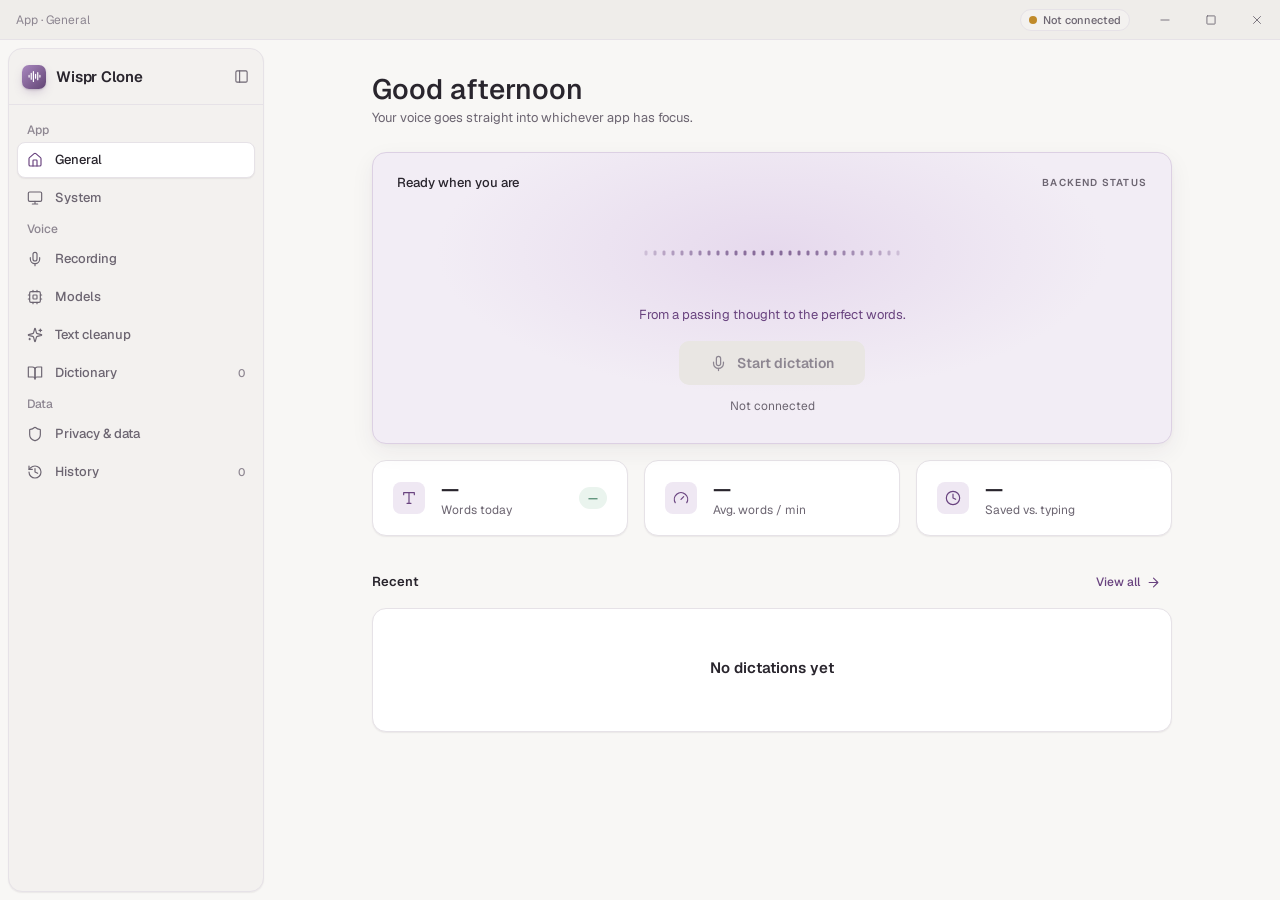
==== commit 935217fd: "chore: remove dead code and fix outdated comments and docs Final runthrough of the whole repository," ====
--- a/backend_dev/web/index.html
+++ b/backend_dev/web/index.html
@@ -15,28 +15,23 @@
   <symbol id="i-mic" viewBox="0 0 24 24"><path d="M12 2a3 3 0 0 0-3 3v7a3 3 0 0 0 6 0V5a3 3 0 0 0-3-3Z"/><path d="M19 10v2a7 7 0 0 1-14 0v-2"/><path d="M12 19v3"/></symbol>
   <symbol id="i-wave" viewBox="0 0 24 24"><path d="M2 10v3M6 6v11M10 3v18M14 8v7M18 5v13M22 10v3"/></symbol>
   <symbol id="i-history" viewBox="0 0 24 24"><path d="M3 12a9 9 0 1 0 9-9 9.75 9.75 0 0 0-6.74 2.74L3 8"/><path d="M3 3v5h5"/><path d="M12 7v5l4 2"/></symbol>
-  <symbol id="i-settings" viewBox="0 0 24 24"><path d="M12.22 2h-.44a2 2 0 0 0-2 2v.18a2 2 0 0 1-1 1.73l-.43.25a2 2 0 0 1-2 0l-.15-.08a2 2 0 0 0-2.73.73l-.22.38a2 2 0 0 0 .73 2.73l.15.1a2 2 0 0 1 1 1.72v.51a2 2 0 0 1-1 1.74l-.15.09a2 2 0 0 0-.73 2.73l.22.38a2 2 0 0 0 2.73.73l.15-.08a2 2 0 0 1 2 0l.43.25a2 2 0 0 1 1 1.73V20a2 2 0 0 0 2 2h.44a2 2 0 0 0 2-2v-.18a2 2 0 0 1 1-1.73l.43-.25a2 2 0 0 1 2 0l.15.08a2 2 0 0 0 2.73-.73l.22-.39a2 2 0 0 0-.73-2.73l-.15-.08a2 2 0 0 1-1-1.74v-.5a2 2 0 0 1 1-1.74l.15-.09a2 2 0 0 0 .73-2.73l-.22-.38a2 2 0 0 0-2.73-.73l-.15.08a2 2 0 0 1-2 0l-.43-.25a2 2 0 0 1-1-1.73V4a2 2 0 0 0-2-2z"/><circle cx="12" cy="12" r="3"/></symbol>
   <symbol id="i-book" viewBox="0 0 24 24"><path d="M2 3h6a4 4 0 0 1 4 4v14a3 3 0 0 0-3-3H2z"/><path d="M22 3h-6a4 4 0 0 0-4 4v14a3 3 0 0 1 3-3h7z"/></symbol>
   <symbol id="i-cpu" viewBox="0 0 24 24"><rect x="4" y="4" width="16" height="16" rx="2"/><rect x="9" y="9" width="6" height="6" rx="1"/><path d="M15 2v2M15 20v2M2 15h2M2 9h2M20 15h2M20 9h2M9 2v2M9 20v2"/></symbol>
   <symbol id="i-sparkles" viewBox="0 0 24 24"><path d="M9.94 15.5A2 2 0 0 0 8.5 14.06l-6.14-1.58a.5.5 0 0 1 0-.96L8.5 9.94A2 2 0 0 0 9.94 8.5l1.58-6.14a.5.5 0 0 1 .96 0l1.58 6.14a2 2 0 0 0 1.44 1.44l6.14 1.58a.5.5 0 0 1 0 .96l-6.14 1.58a2 2 0 0 0-1.44 1.44l-1.58 6.14a.5.5 0 0 1-.96 0z"/><path d="M20 3v4M22 5h-4M4 17v2M5 18H3"/></symbol>
   <symbol id="i-shield" viewBox="0 0 24 24"><path d="M20 13c0 5-3.5 7.5-7.66 8.95a1 1 0 0 1-.67-.01C7.5 20.5 4 18 4 13V6a1 1 0 0 1 1-1c2 0 4.5-1.2 6.24-2.72a1.17 1.17 0 0 1 1.52 0C14.51 3.81 17 5 19 5a1 1 0 0 1 1 1z"/></symbol>
-  <symbol id="i-contrast" viewBox="0 0 24 24"><circle cx="12" cy="12" r="10"/><path d="M12 18a6 6 0 0 0 0-12v12z"/></symbol>
   <symbol id="i-sun" viewBox="0 0 24 24"><circle cx="12" cy="12" r="4"/><path d="M12 2v2M12 20v2M4.93 4.93l1.41 1.41M17.66 17.66l1.41 1.41M2 12h2M20 12h2M6.34 17.66l-1.41 1.41M19.07 4.93l-1.41 1.41"/></symbol>
   <symbol id="i-moon" viewBox="0 0 24 24"><path d="M12 3a6 6 0 0 0 9 9 9 9 0 1 1-9-9Z"/></symbol>
   <symbol id="i-house" viewBox="0 0 24 24"><path d="M15 21v-8a1 1 0 0 0-1-1h-4a1 1 0 0 0-1 1v8"/><path d="M3 10a2 2 0 0 1 .709-1.528l7-5.999a2 2 0 0 1 2.582 0l7 5.999A2 2 0 0 1 21 10v9a2 2 0 0 1-2 2H5a2 2 0 0 1-2-2z"/></symbol>
   <symbol id="i-panel" viewBox="0 0 24 24"><rect x="3" y="3" width="18" height="18" rx="2"/><path d="M9 3v18"/></symbol>
   <symbol id="i-monitor" viewBox="0 0 24 24"><rect x="2" y="3" width="20" height="14" rx="2"/><path d="M8 21h8M12 17v4"/></symbol>
   <symbol id="i-copy" viewBox="0 0 24 24"><rect x="8" y="8" width="14" height="14" rx="2"/><path d="M4 16c-1.1 0-2-.9-2-2V4c0-1.1.9-2 2-2h10c1.1 0 2 .9 2 2"/></symbol>
-  <symbol id="i-refresh" viewBox="0 0 24 24"><path d="M21 12a9 9 0 1 1-9-9c2.52 0 4.93 1 6.74 2.74L21 8"/><path d="M21 3v5h-5"/></symbol>
   <symbol id="i-trash" viewBox="0 0 24 24"><path d="M3 6h18M19 6v14c0 1-1 2-2 2H7c-1 0-2-1-2-2V6M8 6V4c0-1 1-2 2-2h4c1 0 2 1 2 2v2"/></symbol>
   <symbol id="i-check" viewBox="0 0 24 24"><path d="M20 6 9 17l-5-5"/></symbol>
   <symbol id="i-check-circle" viewBox="0 0 24 24"><circle cx="12" cy="12" r="10"/><path d="m9 12 2 2 4-4"/></symbol>
   <symbol id="i-alert" viewBox="0 0 24 24"><path d="m21.73 18-8-14a2 2 0 0 0-3.48 0l-8 14A2 2 0 0 0 4 21h16a2 2 0 0 0 1.73-3"/><path d="M12 9v4M12 17h.01"/></symbol>
-  <symbol id="i-error" viewBox="0 0 24 24"><circle cx="12" cy="12" r="10"/><path d="M12 8v4M12 16h.01"/></symbol>
   <symbol id="i-info" viewBox="0 0 24 24"><circle cx="12" cy="12" r="10"/><path d="M12 16v-4M12 8h.01"/></symbol>
   <symbol id="i-plus" viewBox="0 0 24 24"><path d="M5 12h14M12 5v14"/></symbol>
   <symbol id="i-search" viewBox="0 0 24 24"><circle cx="11" cy="11" r="8"/><path d="m21 21-4.3-4.3"/></symbol>
-  <symbol id="i-keyboard" viewBox="0 0 24 24"><rect x="2" y="4" width="20" height="16" rx="2"/><path d="M6 8h.01M10 8h.01M14 8h.01M18 8h.01M8 12h.01M12 12h.01M16 12h.01M7 16h10"/></symbol>
   <symbol id="i-download" viewBox="0 0 24 24"><path d="M21 15v4a2 2 0 0 1-2 2H5a2 2 0 0 1-2-2v-4"/><path d="m7 10 5 5 5-5M12 15V3"/></symbol>
   <symbol id="i-upload" viewBox="0 0 24 24"><path d="M21 15v4a2 2 0 0 1-2 2H5a2 2 0 0 1-2-2v-4"/><path d="m17 8-5-5-5 5M12 3v12"/></symbol>
   <symbol id="i-stop" viewBox="0 0 24 24"><rect x="6" y="6" width="12" height="12" rx="2.5" fill="currentColor" stroke="none"/></symbol>
@@ -44,16 +39,11 @@
   <symbol id="i-x" viewBox="0 0 24 24"><path d="M18 6 6 18M6 6l12 12"/></symbol>
   <symbol id="i-minus" viewBox="0 0 24 24"><path d="M5 12h14"/></symbol>
   <symbol id="i-square" viewBox="0 0 24 24"><rect x="5" y="5" width="14" height="14" rx="1"/></symbol>
-  <symbol id="i-grid" viewBox="0 0 24 24"><rect x="3" y="3" width="7" height="7" rx="1.5"/><rect x="14" y="3" width="7" height="7" rx="1.5"/><rect x="3" y="14" width="7" height="7" rx="1.5"/><rect x="14" y="14" width="7" height="7" rx="1.5"/></symbol>
   <symbol id="i-type" viewBox="0 0 24 24"><path d="M4 7V4h16v3M9 20h6M12 4v16"/></symbol>
   <symbol id="i-gauge" viewBox="0 0 24 24"><path d="m12 14 4-4"/><path d="M3.34 19a10 10 0 1 1 17.32 0"/></symbol>
   <symbol id="i-clock" viewBox="0 0 24 24"><circle cx="12" cy="12" r="10"/><path d="M12 6v6l4 2"/></symbol>
-  <symbol id="i-lock" viewBox="0 0 24 24"><rect x="3" y="11" width="18" height="11" rx="2"/><path d="M7 11V7a5 5 0 0 1 10 0v4"/></symbol>
   <symbol id="i-pencil" viewBox="0 0 24 24"><path d="M21.17 6.81a1 1 0 0 0-3.99-3.99L3.84 16.17a2 2 0 0 0-.5.83l-1.32 4.35a.5.5 0 0 0 .62.62l4.35-1.32a2 2 0 0 0 .83-.5z"/></symbol>
-  <symbol id="i-play" viewBox="0 0 24 24"><path d="M6 3l14 9-14 9z"/></symbol>
   <symbol id="i-arrow" viewBox="0 0 24 24"><path d="M5 12h14M12 5l7 7-7 7"/></symbol>
-  <symbol id="i-plug" viewBox="0 0 24 24"><path d="M12 22v-5M9 8V2M15 8V2M18 8v5a4 4 0 0 1-4 4h-4a4 4 0 0 1-4-4V8Z"/></symbol>
-  <symbol id="i-eye" viewBox="0 0 24 24"><path d="M2.06 12.35a1 1 0 0 1 0-.7 10.75 10.75 0 0 1 19.88 0 1 1 0 0 1 0 .7 10.75 10.75 0 0 1-19.88 0"/><circle cx="12" cy="12" r="3"/></symbol>
 </svg>
 
 <div class="window">
@@ -70,7 +60,7 @@
   </header>
 
   <div class="shell" id="shell">
-    <!-- Sidebar: floating card; collapses to an icon strip (click empty space to reopen) -->
+    <!-- Sidebar: floating card; collapses to an icon strip (reopen with the logo or Ctrl+B) -->
     <nav class="column" id="sidebar" aria-label="Main">
       <div class="side-card">
         <div class="side-head">
@@ -78,22 +68,22 @@
           <button class="btn btn-ghost btn-icon btn-sm sidebar-toggle" id="sidebar-toggle" aria-controls="sidebar" aria-expanded="true" aria-label="Collapse sidebar" title="Collapse sidebar (Ctrl+B)"><svg class="i"><use href="#i-panel"/></svg></button>
         </div>
         <div class="side-scroll">
-          <div class="nav-group" data-group="App">
+          <div class="nav-group">
             <div class="nav-label"><span>App</span></div>
-            <button class="nav-item" data-page="home" data-tip="General"><svg class="i"><use href="#i-house"/></svg><span class="nav-text">General</span></button>
-            <button class="nav-item" data-page="general" data-tip="System"><svg class="i"><use href="#i-monitor"/></svg><span class="nav-text">System</span></button>
-          </div>
-          <div class="nav-group" data-group="Voice">
+            <button class="nav-item" data-page="home"><svg class="i"><use href="#i-house"/></svg><span class="nav-text">General</span></button>
+            <button class="nav-item" data-page="general"><svg class="i"><use href="#i-monitor"/></svg><span class="nav-text">System</span></button>
+          </div>
+          <div class="nav-group">
             <div class="nav-label"><span>Voice</span></div>
-            <button class="nav-item" data-page="recording" data-tip="Recording"><svg class="i"><use href="#i-mic"/></svg><span class="nav-text">Recording</span></button>
-            <button class="nav-item" data-page="models" data-tip="Models"><svg class="i"><use href="#i-cpu"/></svg><span class="nav-text">Models</span><span class="status-dot" hidden></span></button>
-            <button class="nav-item" data-page="cleanup" data-tip="Text cleanup"><svg class="i"><use href="#i-sparkles"/></svg><span class="nav-text">Text cleanup</span></button>
-            <button class="nav-item" data-page="dictionary" data-tip="Dictionary"><svg class="i"><use href="#i-book"/></svg><span class="nav-text">Dictionary</span><span class="count" id="dict-count">0</span></button>
-          </div>
-          <div class="nav-group" data-group="Data">
+            <button class="nav-item" data-page="recording"><svg class="i"><use href="#i-mic"/></svg><span class="nav-text">Recording</span></button>
+            <button class="nav-item" data-page="models"><svg class="i"><use href="#i-cpu"/></svg><span class="nav-text">Models</span><span class="status-dot" hidden></span></button>
+            <button class="nav-item" data-page="cleanup"><svg class="i"><use href="#i-sparkles"/></svg><span class="nav-text">Text cleanup</span></button>
+            <button class="nav-item" data-page="dictionary"><svg class="i"><use href="#i-book"/></svg><span class="nav-text">Dictionary</span><span class="count" id="dict-count">0</span></button>
+          </div>
+          <div class="nav-group">
             <div class="nav-label"><span>Data</span></div>
-            <button class="nav-item" data-page="privacy" data-tip="Privacy &amp; data"><svg class="i"><use href="#i-shield"/></svg><span class="nav-text">Privacy &amp; data</span></button>
-            <button class="nav-item" data-page="history" data-tip="History"><svg class="i"><use href="#i-history"/></svg><span class="nav-text">History</span><span class="status-dot warning" title="Cleanup needs attention" hidden></span><span class="count" id="hist-nav-count">0</span></button>
+            <button class="nav-item" data-page="privacy"><svg class="i"><use href="#i-shield"/></svg><span class="nav-text">Privacy &amp; data</span></button>
+            <button class="nav-item" data-page="history"><svg class="i"><use href="#i-history"/></svg><span class="nav-text">History</span><span class="status-dot warning" title="Cleanup needs attention" hidden></span><span class="count" id="hist-nav-count">0</span></button>
           </div>
         </div>
       </div>
@@ -101,14 +91,13 @@
 
     <main class="main" id="main">
 
-      <!-- ============ HOME / DICTATE ============ -->
+      <!-- ============ GENERAL (page id: home) ============ -->
       <section class="page" id="page-home" data-title="App · General">
         <div class="greeting">
           <div>
             <h1 id="greet">Good afternoon</h1>
             <p>Your voice goes straight into whichever app has focus.</p>
           </div>
-          <span class="badge success"><svg class="i"><use href="#i-lock"/></svg>Local only</span>
         </div>
 
         <div class="dictate" id="dictate" data-state="idle">
@@ -153,7 +142,7 @@
         <div class="page-head">
           <div>
             <h1>History</h1>
-            <p>Dictations retained according to your settings.</p>
+            <p>Your last 10 dictations, kept for 24 hours.</p>
           </div>
         </div>
         <div class="toolbar">
@@ -167,7 +156,7 @@
         <div class="card list" id="history-list"></div>
       </section>
 
-      <!-- ============ SETTINGS: GENERAL ============ -->
+      <!-- ============ SYSTEM (page id: general) ============ -->
       <section class="page" id="page-general" data-title="App · System">
         <div class="page-head"><div><h1>System</h1><p>How Wispr Clone looks and behaves on your desktop.</p></div></div>
 
@@ -223,7 +212,7 @@
             </div>
           </div>
           <div class="row">
-            <div class="row-text"><div class="row-title plain">Make sure you sound clear</div><div class="row-desc">Preview the microphone level animation. No audio is captured.</div></div>
+            <div class="row-text"><div class="row-title plain">Make sure you sound clear</div><div class="row-desc">See your microphone's live level. Nothing is recorded or sent.</div></div>
             <div class="row-control"><button class="btn btn-secondary" id="mic-test"><svg class="i"><use href="#i-mic"/></svg>Test microphone</button></div>
           </div>
           <div class="level">
@@ -244,7 +233,7 @@
             </div>
           </div>
           <div class="row" id="shortcut-row">
-            <div class="row-text"><div class="row-title plain">Dictation shortcut</div><div class="row-desc" id="shortcut-desc" aria-live="polite">Managed by the desktop app.</div></div>
+            <div class="row-text"><div class="row-title plain">Dictation shortcut</div><div class="row-desc" id="shortcut-desc" aria-live="polite">Press Change, then the keys you want.</div></div>
             <div class="row-control">
               <kbd id="shortcut-current"></kbd>
               <button class="btn btn-secondary" id="shortcut-change" type="button">Change</button>
@@ -281,7 +270,7 @@
             </select><svg class="i"><use href="#i-chevron"/></svg></label>
             <button class="btn btn-secondary" data-test><svg class="i"><use href="#i-wave"/></svg>Test model</button>
           </div>
-          <div class="model-meta"><span data-where>On-device</span><span>·</span><span data-model-id></span></div>
+          <div class="model-meta"><span data-where>On-device</span><span>·</span><span data-model-id></span><span>·</span><span data-catalog-note></span></div>
           <div class="field-label">OpenRouter API key</div>
           <div class="model-pick">
             <label class="field"><input id="openrouter-key" type="password" autocomplete="off" aria-label="OpenRouter API key"></label>
@@ -302,7 +291,7 @@
             </select><svg class="i"><use href="#i-chevron"/></svg></label>
             <button class="btn btn-secondary" data-test><svg class="i"><use href="#i-wave"/></svg>Test model</button>
           </div>
-          <div class="model-meta"><span data-where>On-device</span><span>·</span><span data-model-id></span></div>
+          <div class="model-meta"><span data-where>On-device</span><span>·</span><span data-model-id></span><span>·</span><span data-catalog-note></span></div>
         </div>
       </section>
 
@@ -323,7 +312,7 @@
             <label class="field-label" for="instructions">Cleanup instructions</label>
             <textarea class="textarea" id="instructions">Remove filler words and repeated phrases. Fix punctuation and capitalization. Keep my meaning and natural tone. Do not add new information.</textarea>
             <div class="guidance-foot">
-              <span id="save-note">Saved as a preference; not sent to a model.</span>
+              <span id="save-note">Sent to your cleanup model in LM Studio with each dictation.</span>
               <button class="btn btn-secondary" id="save-instructions" disabled><svg class="i"><use href="#i-check"/></svg>Save instructions</button>
             </div>
           </div>
@@ -342,7 +331,7 @@
       <!-- ============ SETTINGS: DICTIONARY ============ -->
       <section class="page" id="page-dictionary" data-title="Voice · Dictionary">
         <div class="page-head">
-          <div><h1>Dictionary</h1><p>Names, jargon and spellings the speech model should always get right.</p></div>
+          <div><h1>Dictionary</h1><p>Names, jargon and spellings to correct in every transcript.</p></div>
         </div>
         <div class="toolbar">
           <label class="field"><svg class="i"><use href="#i-search"/></svg><input id="dict-search" placeholder="Search terms"></label>
@@ -366,7 +355,7 @@
 
       <!-- ============ SETTINGS: PRIVACY ============ -->
       <section class="page" id="page-privacy" data-title="Data · Privacy & data">
-        <div class="page-head"><div><h1>Privacy &amp; data</h1><p>Your audio is sent to OpenRouter and transcribed by DeepInfra (Whisper Large v3 Turbo). Transcripts stay on this PC.</p></div></div>
+        <div class="page-head"><div><h1>Privacy &amp; data</h1><p>Your audio is sent to OpenRouter and transcribed by the speech model chosen in Models (by default Whisper Large v3 Turbo on DeepInfra; other models use only providers that don’t collect data). Transcripts stay on this PC.</p></div></div>
 
         <div class="callout info inline-style-5">
           <svg class="i"><use href="#i-info"/></svg>
@@ -396,85 +385,6 @@
               <div class="row-text"><div class="row-title">Delete all history</div><div class="row-desc">Permanently removes <span id="hist-count">0</span> transcripts. This can't be undone.</div></div>
               <div class="row-control"><button class="btn btn-ghost danger" id="delete-all"><svg class="i"><use href="#i-trash"/></svg>Delete all…</button></div>
             </div>
-          </div>
-        </div>
-      </section>
-
-      <!-- ============ STYLEGUIDE ============ -->
-      <section class="page wide" id="page-styleguide" data-title="Design system">
-        <div class="page-head"><div><h1>Design system</h1><p>Reference: tokens, states and micro-interactions used across the app.</p></div></div>
-
-        <h3 class="section-title inline-style-3">Primary ramp · Muted plum (600 = #745689)</h3>
-        <div class="ramp" id="ramp"></div>
-
-        <div class="section">
-          <h3 class="section-title inline-style-3">Semantic colours · meaning only</h3>
-          <div class="swatches">
-            <div class="card swatch"><i class="inline-style-8"></i><div><b>Blue · Info</b><span class="faint">Downloads, in-progress</span></div></div>
-            <div class="card swatch"><i class="inline-style-9"></i><div><b>Green · Success</b><span class="faint">Ready, saved, mic level</span></div></div>
-            <div class="card swatch"><i class="inline-style-10"></i><div><b>Yellow · Warning</b><span class="faint">Conflicts, needs review</span></div></div>
-            <div class="card swatch"><i class="inline-style-11"></i><div><b>Red · Danger</b><span class="faint">Errors, delete, live mic</span></div></div>
-          </div>
-        </div>
-
-        <div class="section">
-          <h3 class="section-title inline-style-3">Type scale</h3>
-          <div class="card">
-            <div class="type-row"><span class="faint mono">H1</span><span class="inline-style-12">Recording</span><span class="faint mono">28/34 · 550 · −2.5%</span></div>
-            <div class="type-row"><span class="faint mono">H2</span><span class="inline-style-13">See the difference</span><span class="faint mono">20/28 · 600 · −1.5%</span></div>
-            <div class="type-row"><span class="faint mono">H3</span><span class="inline-style-14">Speech to text</span><span class="faint mono">15/22 · 600</span></div>
-            <div class="type-row"><span class="faint mono">Group</span><span class="inline-style-15">Audio input</span><span class="faint mono">13/18 · 600</span></div>
-            <div class="type-row"><span class="faint mono">Body</span><span>Speak naturally and we'll clean it up.</span><span class="faint mono">13/20 · 400</span></div>
-            <div class="type-row"><span class="faint mono">Body M</span><span class="inline-style-16">Launch at login</span><span class="faint mono">13/20 · 500</span></div>
-            <div class="type-row"><span class="faint mono">Small</span><span class="inline-style-17" class="muted">Start quietly in the system tray.</span><span class="faint mono">12/18 · 400</span></div>
-            <div class="type-row"><span class="faint mono">Caption</span><span class="eyebrow">Try it out</span><span class="faint mono">10/14 · 600 · — caps</span></div>
-            <div class="type-row"><span class="faint mono">Mono</span><span class="mono">Ctrl + Shift + Space</span><span class="faint mono">12/16 · 500</span></div>
-          </div>
-        </div>
-
-        <div class="section">
-          <h3 class="section-title inline-style-3">Button states</h3>
-          <div class="card state-grid">
-            <span></span><span class="h">Default</span><span class="h">Hover</span><span class="h">Active</span><span class="h">Disabled</span>
-            <span class="faint">Primary</span>
-            <span><button class="btn btn-primary"><svg class="i"><use href="#i-plus"/></svg>Add term</button></span>
-            <span><button class="btn btn-primary is-hover"><svg class="i"><use href="#i-plus"/></svg>Add term</button></span>
-            <span><button class="btn btn-primary is-active"><svg class="i"><use href="#i-plus"/></svg>Add term</button></span>
-            <span><button class="btn btn-primary" disabled><svg class="i"><use href="#i-plus"/></svg>Add term</button></span>
-            <span class="faint">Secondary</span>
-            <span><button class="btn btn-secondary"><svg class="i"><use href="#i-play"/></svg>Start test</button></span>
-            <span><button class="btn btn-secondary is-hover"><svg class="i"><use href="#i-play"/></svg>Start test</button></span>
-            <span><button class="btn btn-secondary is-active"><svg class="i"><use href="#i-play"/></svg>Start test</button></span>
-            <span><button class="btn btn-secondary" disabled><svg class="i"><use href="#i-play"/></svg>Start test</button></span>
-            <span class="faint">Ghost</span>
-            <span><button class="btn btn-ghost"><svg class="i"><use href="#i-copy"/></svg>Copy</button></span>
-            <span><button class="btn btn-ghost is-hover"><svg class="i"><use href="#i-copy"/></svg>Copy</button></span>
-            <span><button class="btn btn-ghost is-active"><svg class="i"><use href="#i-copy"/></svg>Copy</button></span>
-            <span><button class="btn btn-ghost" disabled><svg class="i"><use href="#i-copy"/></svg>Copy</button></span>
-            <span class="faint">Danger</span>
-            <span><button class="btn btn-danger"><svg class="i"><use href="#i-trash"/></svg>Delete</button></span>
-            <span><button class="btn btn-danger is-hover"><svg class="i"><use href="#i-trash"/></svg>Delete</button></span>
-            <span><button class="btn btn-danger is-active"><svg class="i"><use href="#i-trash"/></svg>Delete</button></span>
-            <span><button class="btn btn-danger" disabled><svg class="i"><use href="#i-trash"/></svg>Delete</button></span>
-            <span class="faint">Controls</span>
-            <span class="inline-style-18"><button class="switch" role="switch" aria-checked="false" aria-label="off"></button><button class="switch" role="switch" aria-checked="true" aria-label="on"></button></span>
-            <span><label class="field inline-style-19"><input placeholder="Placeholder"></label></span>
-            <span><label class="field is-error inline-style-19"><input value="Invalid URL"></label></span>
-            <span><label class="field is-disabled inline-style-19"><input value="Disabled" disabled></label></span>
-          </div>
-        </div>
-
-        <div class="section">
-          <h3 class="section-title inline-style-3">Micro-animations · click to replay</h3>
-          <div class="anim-grid">
-            <div class="card anim-cell"><b>Listening</b><div class="stage"><span class="status-dot danger live"></span><div class="meter is-live" id="sg-meter"></div></div><span class="faint">Ping + live level</span></div>
-            <div class="card anim-cell"><b>Loading</b><div class="stage"><span class="spinner inline-style-20"></span><div class="inline-style-21"><div class="progress indeterminate"><span></span></div></div></div><span class="faint">Spinner + indeterminate bar</span></div>
-            <div class="card anim-cell"><b>Skeleton</b><div class="stage inline-style-22"><div class="skeleton"></div><div class="skeleton inline-style-23"></div></div><span class="faint">Content placeholder</span></div>
-            <div class="card anim-cell"><b>Download</b><div class="stage"><div class="inline-style-21"><div class="progress"><span class="inline-style-24"></span></div></div><span class="mono faint">64%</span></div><span class="faint">Determinate + sheen</span></div>
-            <div class="card anim-cell"><b>Warning</b><div class="stage"><span class="badge warning warn-pulse inline-style-25"><svg class="i"><use href="#i-alert"/></svg>Conflict</span><button class="btn btn-ghost btn-sm" data-replay="shake">Shake</button></div><span class="faint">Pulse ring + shake</span></div>
-            <div class="card anim-cell"><b>Success</b><div class="stage"><span class="toast-icon inline-style-26" id="sg-check"><svg class="i check-draw" viewBox="0 0 24 24"><path d="M20 6 9 17l-5-5"/></svg></span><button class="btn btn-ghost btn-sm" data-replay="check">Replay</button></div><span class="faint">Stroke draw-in</span></div>
-            <div class="card anim-cell"><b>Toasts</b><div class="stage"><button class="btn btn-secondary btn-sm" data-toast="success">Success</button><button class="btn btn-secondary btn-sm" data-toast="danger">Error</button></div><span class="faint">Spring in, auto-dismiss</span></div>
-            <div class="card anim-cell"><b>Overlay</b><div class="stage"><button class="btn btn-secondary btn-sm" data-open="term-modal">Open modal</button></div><span class="faint">Scrim + blur + spring</span></div>
           </div>
         </div>
       </section>
@@ -504,7 +414,7 @@
     <div class="modal-body">
       <div class="modal-icon accent"><svg class="i i-lg"><use href="#i-book"/></svg></div>
       <h3 id="term-title">Add dictionary term</h3>
-      <p>We'll bias recognition toward this spelling.</p>
+      <p>We'll replace what's heard as these words with this spelling.</p>
       <div class="stack">
         <div><label class="field-label" for="term-input">Preferred spelling</label><label class="field"><input id="term-input" placeholder="e.g. Kubernetes"></label></div>
         <div><label class="field-label" for="alias-input">Also heard as <span class="faint inline-style-27">— optional, comma separated</span></label><label class="field"><input id="alias-input" placeholder="alternate spelling, pronunciation"></label></div>
@@ -517,7 +427,6 @@
   </div>
 </div>
 
-<div class="tip" id="tip" role="tooltip"></div>
 
 <div class="toasts" id="toasts" aria-live="polite"></div>
 
--- a/backend_dev/web/styles.css
+++ b/backend_dev/web/styles.css
@@ -1,5 +1,5 @@
 /* =====================================================================
-   Wispr Clone — UI demo  (v2 · muted plum on warm neutrals)
+   Wispr Clone — settings window and HUD  (v2 · muted plum on warm neutrals)
    Design tokens → base → layout → components → pages → motion
    ===================================================================== */
 
@@ -11,23 +11,16 @@
   /* Primary: ONE muted plum hue (h≈276). The ramp only moves lightness and
      saturation; 600 is the anchor (#745689). Neutrals are warm greys
      (h≈30) so the plum reads as the only "colour" on the page. */
-  --h: 276;
-  --p-50:  hsl(280 33% 97%);   /* #f8f5fa */
   --p-100: hsl(280 30% 93%);   /* #eee6f2  subtle fill      */
   --p-200: hsl(278 28% 86%);   /* #dccfe4  borders          */
-  --p-300: hsl(277 30% 76%);   /* #c3add3                   */
   --p-400: hsl(276 30% 64%);   /* #a488b9                   */
-  --p-500: hsl(276 25% 53%);   /* #8c6c9f                   */
   --p-600: hsl(275 23% 44%);   /* #745689  primary          */
   --p-700: hsl(277 26% 36%);   /* #634575  hover / text     */
   --p-800: hsl(278 30% 28%);   /* #4f3260  pressed          */
-  --p-900: hsl(279 32% 19%);   /* #36213f                   */
-  --p-950: hsl(280 30% 11%);   /* #211526                   */
 
   /* Semantic colours — muted to sit with plum; used ONLY for meaning.
      blue = info / in-progress, green = ready / success,
      yellow = warning / needs attention, red = error / destructive / live mic */
-  --blue:   #4f7bab;
   --green:  #3d8563;
   --yellow: #c08a2a;
   --red:    #b3464c;
@@ -53,7 +46,7 @@
   --s-1: 4px;  --s-2: 8px;  --s-3: 12px; --s-4: 16px;
   --s-5: 20px; --s-6: 24px; --s-8: 32px; --s-10: 40px; --s-12: 48px;
 
-  --r-sm: 6px; --r-md: 8px; --r-lg: 14px; --r-xl: 16px; --r-pill: 999px;
+  --r-md: 8px; --r-lg: 14px; --r-xl: 16px; --r-pill: 999px;
 
   --ease: cubic-bezier(.2, .8, .2, 1);
   --ease-spring: cubic-bezier(.34, 1.56, .64, 1);
@@ -68,7 +61,6 @@
 :root, [data-theme="light"] {
   color-scheme: light;
   --rail:      #efedea;
-  --sidebar:   #fbfaf9;
   --canvas:    #f8f7f5;
   --surface:   #ffffff;
   --surface-2: #f3f1ef;
@@ -110,7 +102,6 @@
 [data-theme="dark"] {
   color-scheme: dark;
   --rail:      #151317;
-  --sidebar:   #1e1b21;
   --canvas:    #1b191e;
   --surface:   #232026;
   --surface-2: #2b272e;
@@ -134,7 +125,7 @@
   --hero: #2c2433;  --hero-glow: #463250;  --hero-border: #45384f;
   --side-bg: #1f1c22;  --side-hover: #2b272e;  --side-active: #322d37;
 
-  --blue: #7fa9d8;   --green: #6fb58b;   --yellow: #d4a954;   --red: #e0848b;
+  --green: #6fb58b;   --yellow: #d4a954;   --red: #e0848b;
   --blue-soft: #273442;   --blue-text: #a1c4eb;
   --green-soft: #23372c;  --green-text: #93cfaa;
   --yellow-soft: #3b3222; --yellow-text: #e6c37f;
@@ -171,13 +162,9 @@
 .i { width: 16px; height: 16px; flex: none; stroke: currentColor; fill: none;
      stroke-width: 1.75; stroke-linecap: round; stroke-linejoin: round; }
 .i-lg { width: 20px; height: 20px; }
-.i-xl { width: 26px; height: 26px; }
-.i-fill { fill: currentColor; stroke: none; }
-
-.mono { font: var(--t-mono); }
+
 .muted { color: var(--text-2); }
 .faint { color: var(--text-3); }
-.sr-only { position: absolute; width: 1px; height: 1px; overflow: hidden; clip: rect(0 0 0 0); }
 
 /* ---------- 3. Window layout --------------------------------------- */
 .window { display: grid; grid-template-rows: var(--titlebar-h) 1fr; height: 100%; }
@@ -189,7 +176,6 @@
   border-bottom: 1px solid var(--border);
   user-select: none;
 }
-.brand { display: flex; align-items: center; gap: var(--s-2); font: var(--t-body-m); }
 .brand-mark {
   width: 22px; height: 22px; border-radius: 7px; display: grid; place-items: center;
   background: linear-gradient(135deg, var(--p-400), var(--p-700));
@@ -227,9 +213,9 @@
   box-shadow: var(--sh-1), var(--highlight);
   overflow: hidden;
 }
-/* empty space in the collapsed strip expands it; the cursor hints the direction */
+/* expand cursor on the collapsed strip (it reopens via the logo or Ctrl+B) */
 [data-sidebar="collapsed"] .side-scroll { cursor: e-resize; }
-.side-card button, .side-card input { cursor: pointer; }
+.side-card button { cursor: pointer; }
 .side-scroll { flex: 1; overflow-y: auto; overflow-x: hidden; padding: var(--s-3) var(--s-2) var(--s-2); }   /* nav starts 12px below header line */
 
 .side-head { display: flex; align-items: center; height: 56px; padding: 0 var(--s-2); gap: var(--s-2); border-bottom: 1px solid var(--border); flex: none; }
@@ -244,7 +230,7 @@
    Open: the row shows its label ("App", "Voice", "Data").
    Collapsed: the same row shows a short 1px line at its middle instead.
    Rhythm (both states): row = 12 + 1px line + 12 = 25px, groups have no extra
-   margin, and the search row sits 12px below the header line — so every icon
+   margin, and the nav list starts 12px below the header line — so every icon
    is exactly 12px from the line above/below it; neighbouring icons are 2px apart. */
 .nav-label { position: relative; height: 25px; display: flex; align-items: center; padding: 0 10px; overflow: hidden;
   font: 500 12px/16px var(--font-sans); color: var(--text-3); white-space: nowrap; }
@@ -254,7 +240,7 @@
 .nav-label span { transition: opacity var(--t-fast); }
 [data-sidebar="collapsed"] .nav-label span { opacity: 0; }
 [data-sidebar="collapsed"] .nav-label::after { opacity: 1; }
-/* dividers aren't expand targets: normal cursor over them */
+/* dividers keep the normal cursor */
 [data-sidebar="collapsed"] .nav-label { cursor: default; }
 
 .nav-item {
@@ -281,31 +267,15 @@
 /* status dots stay visible on the closed strip, pinned to the icon's corner */
 [data-sidebar="collapsed"] .nav-item .status-dot { position: absolute; left: 22px; top: 6px; box-shadow: 0 0 0 2px var(--side-bg); }
 
-/* Tooltip for the collapsed strip */
-.tip {
-  position: fixed; z-index: 70; pointer-events: none;
-  padding: 5px 9px; border-radius: 6px;
-  background: var(--text-1); color: var(--canvas);
-  font: 500 12px/16px var(--font-sans); white-space: nowrap;
-  box-shadow: var(--sh-2);
-  opacity: 0; transform: translate(-4px, -50%);
-  transition: opacity var(--t-fast), transform var(--t-fast) var(--ease);
-}
-.tip::before { content: ""; position: absolute; left: -4px; top: 50%; width: 8px; height: 8px; background: inherit;
-  transform: translateY(-50%) rotate(45deg); border-radius: 1px; }
-.tip.is-on { opacity: 1; transform: translate(0, -50%); }
-
 /* Main content */
 .main { overflow: auto; min-width: 0; position: relative; scroll-behavior: smooth; }
 .page { display: none; max-width: 880px; margin: 0 auto; padding: var(--s-8) var(--s-10) var(--s-12); }
 .page.is-active { display: block; animation: page-in var(--t-slow) var(--ease); }
-.page.wide { max-width: 1040px; }
 @keyframes page-in { from { opacity: 0; transform: translateY(6px); } }
 
 .page-head { display: flex; align-items: flex-end; gap: var(--s-4); margin-bottom: var(--s-6); }
 .page-head h1 { font: var(--t-h1); margin: 0; letter-spacing: -.025em; }
 .page-head p { margin: 6px 0 0; color: var(--text-2); }
-.page-head .actions { margin-left: auto; display: flex; gap: var(--s-2); }
 
 .section { margin-top: var(--s-8); }
 .section-head { display: flex; align-items: center; justify-content: space-between; margin-bottom: var(--s-3); }
@@ -330,41 +300,32 @@
   border: 1px solid transparent;
 }
 .btn .i { width: 15px; height: 15px; }
-.btn:active:not(:disabled), .btn.is-active { transform: translateY(1px) scale(.98); }
-.btn:disabled, .btn.is-disabled { cursor: not-allowed; opacity: .45; box-shadow: none; transform: none; }
+.btn:active:not(:disabled) { transform: translateY(1px) scale(.98); }
+.btn:disabled { cursor: not-allowed; opacity: .45; box-shadow: none; transform: none; }
 .btn-sm { --bh: 28px; padding: 0 10px; font: 500 12px/16px var(--font-sans); }
-.btn-lg { --bh: 40px; padding: 0 var(--s-4); }
 .btn-icon { width: var(--bh); padding: 0; }
 
 .btn-primary { background: var(--accent); color: var(--text-on-accent); box-shadow: var(--sh-accent), inset 0 1px 0 hsl(0 0% 100% / .18); }
-.btn-primary:hover:not(:disabled), .btn-primary.is-hover { background: var(--accent-hover); }
-.btn-primary:active:not(:disabled), .btn-primary.is-active { background: var(--accent-press); box-shadow: var(--sh-1); }
-.btn-primary:disabled, .btn-primary.is-disabled { background: var(--surface-3); color: var(--text-3); opacity: 1; }
+.btn-primary:hover:not(:disabled) { background: var(--accent-hover); }
+.btn-primary:active:not(:disabled) { background: var(--accent-press); box-shadow: var(--sh-1); }
+.btn-primary:disabled { background: var(--surface-3); color: var(--text-3); opacity: 1; }
 
 .btn-secondary { background: var(--surface); border-color: var(--border-strong); color: var(--text-1); box-shadow: var(--sh-1), var(--highlight); }
-.btn-secondary:hover:not(:disabled), .btn-secondary.is-hover { background: var(--surface-2); border-color: var(--text-3); }
-.btn-secondary:active:not(:disabled), .btn-secondary.is-active { background: var(--surface-3); box-shadow: var(--sh-inset); }
+.btn-secondary:hover:not(:disabled) { background: var(--surface-2); border-color: var(--text-3); }
+.btn-secondary:active:not(:disabled) { background: var(--surface-3); box-shadow: var(--sh-inset); }
 .btn.is-capturing { border-color: var(--accent); color: var(--accent); }
 
 .btn-ghost { color: var(--text-2); }
-.btn-ghost:hover:not(:disabled), .btn-ghost.is-hover { background: var(--surface-3); color: var(--text-1); }
-.btn-ghost:active:not(:disabled), .btn-ghost.is-active { background: var(--border); }
+.btn-ghost:hover:not(:disabled) { background: var(--surface-3); color: var(--text-1); }
+.btn-ghost:active:not(:disabled) { background: var(--border); }
 .btn-ghost.accent { color: var(--accent-text); }
 .btn-ghost.accent:hover { background: var(--accent-soft); }
 
 .btn-danger { background: var(--red); color: #fff; box-shadow: 0 4px 12px -4px hsl(357 45% 45% / .5), inset 0 1px 0 hsl(0 0% 100% / .18); }
-.btn-danger:hover:not(:disabled), .btn-danger.is-hover { background: #9e3a40; }
-.btn-danger:active:not(:disabled), .btn-danger.is-active { background: #883136; }
+.btn-danger:hover:not(:disabled) { background: #9e3a40; }
+.btn-danger:active:not(:disabled) { background: #883136; }
 .btn-ghost.danger { color: var(--red-text); }
 .btn-ghost.danger:hover { background: var(--red-soft); }
-
-.btn.is-loading { color: transparent !important; position: relative; pointer-events: none; }
-.btn.is-loading::after {
-  content: ""; position: absolute; width: 14px; height: 14px; border-radius: 50%;
-  border: 2px solid currentColor; border-color: var(--spin, var(--text-2)) transparent var(--spin, var(--text-2)) var(--spin, var(--text-2));
-  animation: spin .7s linear infinite;
-}
-.btn-primary.is-loading { --spin: #fff; }
 
 /* Cards / groups */
 .card {
@@ -436,8 +397,6 @@
 .field input, .field select { flex: 1; min-width: 0; border: 0; outline: 0; background: transparent; height: 100%; }
 .field input::placeholder { color: var(--text-3); }
 .field .i { color: var(--text-3); }
-.field.is-error { border-color: var(--red); box-shadow: 0 0 0 3px var(--red-soft); }
-.field.is-disabled { background: var(--surface-2); color: var(--text-3); cursor: not-allowed; box-shadow: none; }
 .field select { appearance: none; cursor: pointer; padding-right: 20px; }
 /* The open list is drawn by the browser engine and ignores color-scheme; theme it explicitly. */
 .field select option { background: var(--surface); color: var(--text-1); }
@@ -451,11 +410,9 @@
 }
 textarea.textarea:focus { border-color: var(--accent); box-shadow: 0 0 0 3px var(--focus); }
 .field-label { font: var(--t-body-m); display: block; margin-bottom: 6px; }
-.field-hint { font: var(--t-small); color: var(--text-3); margin-top: 6px; display: flex; justify-content: space-between; }
 
 /* Key caps */
-.keys { display: inline-flex; gap: 4px; align-items: center; }
-kbd, .kbd {
+kbd {
   font: var(--t-mono); font-size: 11px;
   min-width: 24px; height: 24px; padding: 0 7px;
   display: inline-grid; place-items: center;
@@ -463,8 +420,6 @@
   border: 1px solid var(--border-strong); border-bottom-width: 2px; border-radius: 6px;
   box-shadow: var(--sh-1);
 }
-.keys.is-listening kbd { border-color: var(--accent); color: var(--accent-text); animation: breathe 1.2s ease-in-out infinite; }
-.keys.is-conflict kbd { border-color: var(--yellow); background: var(--yellow-soft); }
 
 /* Badges / status */
 .badge {
@@ -473,16 +428,13 @@
   font: var(--t-label); white-space: nowrap;
   background: var(--surface-2); color: var(--text-2); border: 1px solid var(--border);
 }
-.badge .i { width: 12px; height: 12px; stroke-width: 2; }
 .badge.accent { background: var(--accent-soft); color: var(--accent-text); border-color: var(--accent-border); }
-.badge.info    { background: var(--blue-soft);   color: var(--blue-text);   border-color: transparent; }
 .badge.success { background: var(--green-soft);  color: var(--green-text);  border-color: transparent; }
 .badge.warning { background: var(--yellow-soft); color: var(--yellow-text); border-color: transparent; }
 .badge.danger  { background: var(--red-soft);    color: var(--red-text);    border-color: transparent; }
 
 .status-dot { width: 8px; height: 8px; border-radius: 50%; background: var(--text-3); flex: none; position: relative; }
 .status-dot.success { background: var(--green); }
-.status-dot.info    { background: var(--blue); }
 .status-dot.warning { background: var(--yellow); }
 .status-dot.danger  { background: var(--red); }
 .status-dot.live::after {
@@ -498,35 +450,8 @@
 }
 .callout .i { margin-top: 1px; }
 .callout strong { font-weight: 600; display: block; font-size: 13px; margin-bottom: 2px; }
-.callout .callout-actions { margin-left: auto; display: flex; gap: var(--s-1); align-self: center; }
 .callout.info    { background: var(--blue-soft);   color: var(--blue-text); }
-.callout.success { background: var(--green-soft);  color: var(--green-text); }
 .callout.warning { background: var(--yellow-soft); color: var(--yellow-text); border-color: hsl(40 90% 50% / .25); }
-.callout.danger  { background: var(--red-soft);    color: var(--red-text); }
-
-/* Progress */
-.progress { height: 6px; border-radius: var(--r-pill); background: var(--surface-3); overflow: hidden; }
-.progress > span { display: block; height: 100%; border-radius: inherit; background: var(--blue);
-  transition: width var(--t-slow) var(--ease); position: relative; overflow: hidden; }
-.progress > span::after { content: ""; position: absolute; inset: 0;
-  background: linear-gradient(90deg, transparent, hsl(0 0% 100% / .45), transparent);
-  animation: sheen 1.2s linear infinite; }
-.progress.indeterminate > span { width: 35%; animation: indeterminate 1.3s var(--ease) infinite; }
-
-/* Spinner */
-.spinner { width: 16px; height: 16px; border-radius: 50%; flex: none;
-  border: 2px solid currentColor; border-right-color: transparent; animation: spin .7s linear infinite; }
-
-/* Skeleton */
-.skeleton { border-radius: 6px; background: linear-gradient(90deg, var(--surface-2) 0%, var(--surface-3) 40%, var(--surface-2) 80%);
-  background-size: 300% 100%; animation: shimmer 1.4s linear infinite; height: 12px; }
-
-/* Level meter */
-.meter { display: flex; align-items: flex-end; gap: 3px; height: 20px; }
-.meter i { width: 3px; border-radius: 2px; background: var(--border-strong); height: 20%;
-  transition: height 90ms linear, background var(--t-fast); }
-.meter.is-live i { background: var(--green); }
-.meter.is-live i.hot { background: var(--yellow); }
 
 /* Modal + backdrop (shadow overlay) */
 .backdrop {
@@ -567,15 +492,10 @@
 .toast strong { display: block; font: var(--t-body-m); }
 .toast .toast-icon { width: 28px; height: 28px; border-radius: var(--r-md); display: grid; place-items: center; flex: none; }
 .toast.success .toast-icon { background: var(--green-soft); color: var(--green-text); }
-.toast.info    .toast-icon { background: var(--blue-soft);  color: var(--blue-text); }
 .toast.warning .toast-icon { background: var(--yellow-soft); color: var(--yellow-text); }
 .toast.danger  .toast-icon { background: var(--red-soft);   color: var(--red-text); }
-.toast .btn { margin-left: auto; }
 .toast::after { content: ""; position: absolute; left: 0; bottom: 0; height: 2px; width: 100%;
   background: currentColor; opacity: .12; transform-origin: left; animation: countdown 4s linear forwards; }
-
-/* Check draw (success micro-animation) */
-.check-draw path { stroke-dasharray: 24; stroke-dashoffset: 24; animation: draw 420ms var(--ease) 80ms forwards; }
 
 /* ---------- 5. Page-specific --------------------------------------- */
 
@@ -606,7 +526,6 @@
 .dictate-top { width: 100%; display: flex; align-items: center; justify-content: space-between; }
 .dictate-status { display: inline-flex; align-items: center; gap: var(--s-2); font: var(--t-body-m); color: var(--text-1); }
 .dictate-status .i { color: var(--text-2); }
-.dictate-status .timer { font: var(--t-mono); color: var(--text-2); }
 .dictate .eyebrow { color: var(--text-2); }
 
 /* Frequency Lanes canvas (340×72 logical, 2× backing store). Colour comes from --wave-color. */
@@ -619,7 +538,6 @@
 .dictate .btn-record { --bh: 44px; min-width: 186px; padding: 0 var(--s-6); border-radius: 10px; font: 600 14px/20px var(--font-sans); gap: 10px; }
 .dictate .btn-record .i { width: 17px; height: 17px; }
 .dictate-hint { margin-top: var(--s-3); display: flex; align-items: center; gap: var(--s-2); font: var(--t-small); color: var(--text-2); }
-.dictate-hint kbd { font-size: 11px; height: 26px; padding: 0 9px; border-bottom-width: 1px; }
 .dictate-cancel { position: absolute; right: var(--s-3); bottom: var(--s-3); opacity: 0; pointer-events: none; transition: opacity var(--t-base); }
 
 /* states */
@@ -644,9 +562,6 @@
 .level-head { display: flex; justify-content: space-between; align-items: center; font: var(--t-small); color: var(--text-2); margin-bottom: var(--s-3); }
 .level-state { display: inline-flex; align-items: center; gap: 6px; font: var(--t-body-m); font-size: 12px; transition: color var(--t-base); }
 .level-state.idle    { color: var(--green-text); }
-.level-state.live    { color: var(--blue-text); }
-.level-state.good    { color: var(--green-text); }
-.level-state.quiet   { color: var(--yellow-text); }
 .segments { display: flex; gap: 4px; }
 .segments i { width: 8px; height: 12px; border-radius: 3px; background: var(--surface-3); transition: background 80ms linear; }
 .segments i.on   { background: var(--green); }
@@ -666,7 +581,6 @@
 .model-pick .field { flex: 1; height: 40px; }
 .model-pick .btn { --bh: 40px; padding: 0 var(--s-4); }
 .model-meta { display: flex; gap: 6px; align-items: center; margin-top: var(--s-3); font: 400 11px/14px var(--font-sans); color: var(--text-3); }
-.model-card.is-error { border-color: color-mix(in srgb, var(--red) 40%, var(--border)); }
 
 /* cleanup */
 .guidance { padding: var(--s-5); }
@@ -681,8 +595,6 @@
 .difference .original { background: var(--surface-2); color: var(--text-1); }
 .difference .polished { background: var(--accent-soft); color: var(--text-1); }
 .difference .polished .eyebrow { color: var(--accent-text); }
-.difference.is-swapping > div { opacity: 0; transform: translateY(4px); }
-.is-off { opacity: .45; pointer-events: none; filter: saturate(.6); transition: opacity var(--t-base); }
 
 /* Stats */
 .stats { display: grid; grid-template-columns: repeat(3, 1fr); gap: var(--s-4); margin-top: var(--s-4); }
@@ -701,21 +613,17 @@
 }
 .item + .item { border-top: 1px solid var(--border); }
 .item:hover { background: var(--surface-2); }
-.item.is-new { animation: item-in 520ms var(--ease-spring); }
-.item.is-new::before { content: ""; position: absolute; left: 0; top: 0; bottom: 0; width: 3px; background: var(--accent);
-  animation: fade-out 2.4s var(--ease) 1.2s forwards; }
 .app-tile { width: 32px; height: 32px; border-radius: var(--r-md); display: grid; place-items: center; flex: none;
   font: 600 12px/1 var(--font-sans); color: var(--accent-text); background: var(--accent-soft); border: 1px solid var(--accent-border); }
 .item-body { flex: 1; min-width: 0; }
 .item-meta { display: flex; align-items: center; gap: var(--s-2); font: var(--t-small); color: var(--text-3); margin-bottom: 4px; }
 .item-meta strong { color: var(--text-1); font-weight: 500; }
 .item-text { color: var(--text-1); display: -webkit-box; -webkit-line-clamp: 2; -webkit-box-orient: vertical; overflow: hidden; }
-.item-text.original { color: var(--text-2); font-style: italic; }
 .item-actions { display: flex; gap: 2px; opacity: 0; transform: translateX(4px); transition: opacity var(--t-fast), transform var(--t-fast); }
 .item:hover .item-actions, .item:focus-within .item-actions, .item.is-failed .item-actions { opacity: 1; transform: none; }
 .item.is-failed { background: linear-gradient(90deg, var(--yellow-soft), transparent 60%); }
 
-/* Floating dictation pill (always dark, sits above everything like the real overlay) */
+/* HUD pill (hud.html, the web fallback for the native Windows HUD): always dark */
 .pill {
   position: fixed; left: 50%; bottom: var(--s-6); z-index: 40;
   transform: translate(-50%, 24px) scale(.96); opacity: 0; pointer-events: none;
@@ -729,42 +637,8 @@
   transition: transform var(--t-slow) var(--ease-spring), opacity var(--t-base);
 }
 .pill.is-open { transform: translate(-50%, 0); opacity: 1; pointer-events: auto; }
-.pill .meter i { background: hsl(0 0% 100% / .85); }
-.pill .timer { font: var(--t-mono); color: hsl(0 0% 100% / .7); min-width: 38px; }
 .pill .pill-label { font: var(--t-body-m); font-size: 12px; }
-.pill .btn-ghost { color: hsl(0 0% 100% / .7); border-radius: var(--r-pill); }
-.pill .btn-ghost:hover { background: hsl(0 0% 100% / .1); color: #fff; }
-.pill .spinner { color: var(--p-300); }
 .pill .status-dot.danger { background: #e0848b; }
-
-/* Model cards (selectable) */
-.options { display: grid; gap: var(--s-2); padding: var(--s-3); }
-.option {
-  display: flex; align-items: center; gap: var(--s-4);
-  padding: var(--s-3) var(--s-4); border-radius: var(--r-md);
-  border: 1px solid var(--border); background: var(--surface);
-  text-align: left; width: 100%;
-  transition: border-color var(--t-fast), background var(--t-fast), box-shadow var(--t-fast);
-}
-.option:hover:not(.is-disabled) { border-color: var(--border-strong); background: var(--surface-2); }
-.option[aria-checked="true"] { border-color: var(--accent); background: var(--accent-soft); box-shadow: 0 0 0 1px var(--accent) inset; }
-.option.is-disabled { cursor: default; }
-.radio { width: 16px; height: 16px; border-radius: 50%; border: 1.5px solid var(--border-strong); flex: none; display: grid; place-items: center;
-  transition: border-color var(--t-fast); background: var(--surface); }
-.option[aria-checked="true"] .radio { border-color: var(--accent); }
-.option[aria-checked="true"] .radio::after { content: ""; width: 8px; height: 8px; border-radius: 50%; background: var(--accent); animation: pop 240ms var(--ease-spring); }
-.option-main { flex: 1; min-width: 0; }
-.option-title { font: var(--t-body-m); display: flex; align-items: center; gap: var(--s-2); }
-.option-sub { font: var(--t-small); color: var(--text-2); display: flex; gap: var(--s-3); margin-top: 2px; }
-.option-side { display: flex; align-items: center; gap: var(--s-3); min-width: 150px; justify-content: flex-end; }
-.option-side .progress { width: 110px; }
-
-/* Cleanup comparison */
-.compare { display: grid; grid-template-columns: 1fr 1fr; gap: 1px; background: var(--border); border-top: 1px solid var(--border); }
-.compare > div { background: var(--surface); padding: var(--s-4) var(--s-5); line-height: 22px; }
-.compare h4 { font: var(--t-caption); letter-spacing: .06em; text-transform: uppercase; color: var(--text-3); margin: 0 0 var(--s-2); display: flex; align-items: center; gap: 6px; }
-del.rm { text-decoration: line-through; text-decoration-color: var(--red); color: var(--red-text); background: var(--red-soft); border-radius: 3px; padding: 0 2px; }
-ins.add { text-decoration: none; color: var(--green-text); background: var(--green-soft); border-radius: 3px; padding: 0 2px; }
 
 /* Dictionary table */
 .toolbar { display: flex; gap: var(--s-2); align-items: center; margin-bottom: var(--s-4); }
@@ -783,48 +657,17 @@
 .table tr:hover .actions > div, .table tr:focus-within .actions > div { opacity: 1; }
 .chips { display: flex; flex-wrap: wrap; gap: 4px; }
 .chip { font: var(--t-mono); font-size: 11px; padding: 2px 7px; border-radius: 5px; background: var(--surface-2); border: 1px solid var(--border); color: var(--text-2); }
-.table tr.is-removing { animation: row-out 260ms var(--ease) forwards; }
 
 .empty { text-align: center; padding: var(--s-12) var(--s-6); }
 .empty .row-icon { margin: 0 auto var(--s-3); width: 44px; height: 44px; border-radius: var(--r-lg); }
 .empty h3 { font: var(--t-h3); margin: 0 0 4px; }
 
-/* Styleguide */
-.sg-grid { display: grid; gap: var(--s-4); }
-.ramp { display: grid; grid-template-columns: repeat(11, 1fr); border-radius: var(--r-md); overflow: hidden; box-shadow: var(--sh-1); }
-.ramp div { height: 56px; display: flex; align-items: flex-end; padding: 6px; font: var(--t-mono); font-size: 10px; }
-.swatches { display: grid; grid-template-columns: repeat(4, 1fr); gap: var(--s-3); }
-.swatch { display: flex; gap: var(--s-3); align-items: center; padding: var(--s-3); }
-.swatch i { width: 36px; height: 36px; border-radius: var(--r-md); box-shadow: inset 0 0 0 1px hsl(0 0% 0% / .08); }
-.swatch b { font: var(--t-body-m); display: block; }
-.type-row { display: grid; grid-template-columns: 120px 1fr 200px; align-items: baseline; gap: var(--s-4); padding: var(--s-3) var(--s-5); }
-.type-row + .type-row { border-top: 1px solid var(--border); }
-.state-grid { display: grid; grid-template-columns: 110px repeat(4, 1fr); align-items: center; gap: var(--s-3) var(--s-4); padding: var(--s-5); }
-.state-grid .h { font: var(--t-caption); letter-spacing: .06em; text-transform: uppercase; color: var(--text-3); }
-.anim-grid { display: grid; grid-template-columns: repeat(4, 1fr); gap: var(--s-4); }
-.anim-cell { padding: var(--s-5); display: grid; gap: var(--s-3); justify-items: start; }
-.anim-cell .stage { height: 44px; display: flex; align-items: center; gap: var(--s-3); width: 100%; }
-.shake { animation: shake 420ms var(--ease); }
-
 /* ---------- 6. Keyframes ------------------------------------------- */
-@keyframes spin { to { transform: rotate(360deg); } }
 @keyframes ping { 0% { transform: scale(1); opacity: .7; } 80%, 100% { transform: scale(2.6); opacity: 0; } }
-@keyframes ring { 0% { transform: scale(.9); opacity: .9; } 100% { transform: scale(1.7); opacity: 0; } }
-@keyframes breathe { 50% { box-shadow: 0 0 0 4px var(--accent-soft-2); } }
-@keyframes shimmer { from { background-position: 100% 0; } to { background-position: -200% 0; } }
-@keyframes sheen { from { transform: translateX(-100%); } to { transform: translateX(100%); } }
-@keyframes indeterminate { 0% { transform: translateX(-100%); } 100% { transform: translateX(300%); } }
 @keyframes shake { 20%, 60% { transform: translateX(-4px); } 40%, 80% { transform: translateX(4px); } }
-@keyframes pop { from { transform: scale(0); } }
-@keyframes draw { to { stroke-dashoffset: 0; } }
 @keyframes toast-in { from { opacity: 0; transform: translateY(12px) scale(.96); } }
 @keyframes toast-out { to { opacity: 0; transform: translateX(24px); } }
 @keyframes countdown { to { transform: scaleX(0); } }
-@keyframes item-in { from { opacity: 0; transform: translateY(-8px); } }
-@keyframes fade-out { to { opacity: 0; } }
-@keyframes row-out { to { opacity: 0; transform: translateX(16px); } }
-@keyframes warn-pulse { 0%, 100% { box-shadow: 0 0 0 0 hsl(40 96% 50% / .45); } 50% { box-shadow: 0 0 0 6px hsl(40 96% 50% / 0); } }
-.warn-pulse { animation: warn-pulse 1.6s ease-out infinite; border-radius: 50%; }
 
 @media (prefers-reduced-motion: reduce) {
   *, *::before, *::after { animation-duration: 1ms !important; animation-iteration-count: 1 !important; transition-duration: 1ms !important; }
@@ -838,25 +681,6 @@
 .inline-style-5 {margin-bottom:var(--s-6)}
 .inline-style-6 {min-width:160px}
 .inline-style-7 {border-color:hsl(0 70% 55% / .3)}
-.inline-style-8 {background:var(--blue)}
-.inline-style-9 {background:var(--green)}
-.inline-style-10 {background:var(--yellow)}
-.inline-style-11 {background:var(--red)}
-.inline-style-12 {font:var(--t-h1);letter-spacing:-.025em}
-.inline-style-13 {font:var(--t-h2);letter-spacing:-.015em}
-.inline-style-14 {font:var(--t-h3)}
-.inline-style-15 {font:var(--t-group)}
-.inline-style-16 {font:var(--t-body-m)}
-.inline-style-17 {font:var(--t-small)}
-.inline-style-18 {display:flex;gap:8px;align-items:center}
-.inline-style-19 {width:150px}
-.inline-style-20 {color:var(--accent)}
-.inline-style-21 {flex:1}
-.inline-style-22 {flex-direction:column;align-items:stretch;justify-content:center;gap:6px}
-.inline-style-23 {width:60%}
-.inline-style-24 {width:64%}
-.inline-style-25 {border-radius:999px}
-.inline-style-26 {width:32px;height:32px;border-radius:8px;display:grid;place-items:center;background:var(--green-soft);color:var(--green-text)}
 .inline-style-27 {font-weight:400}
 .hud-root, .hud-root body { background: #1b161d; }
 .hud-page { margin: 0; min-width: 0; min-height: 0; overflow: hidden; }
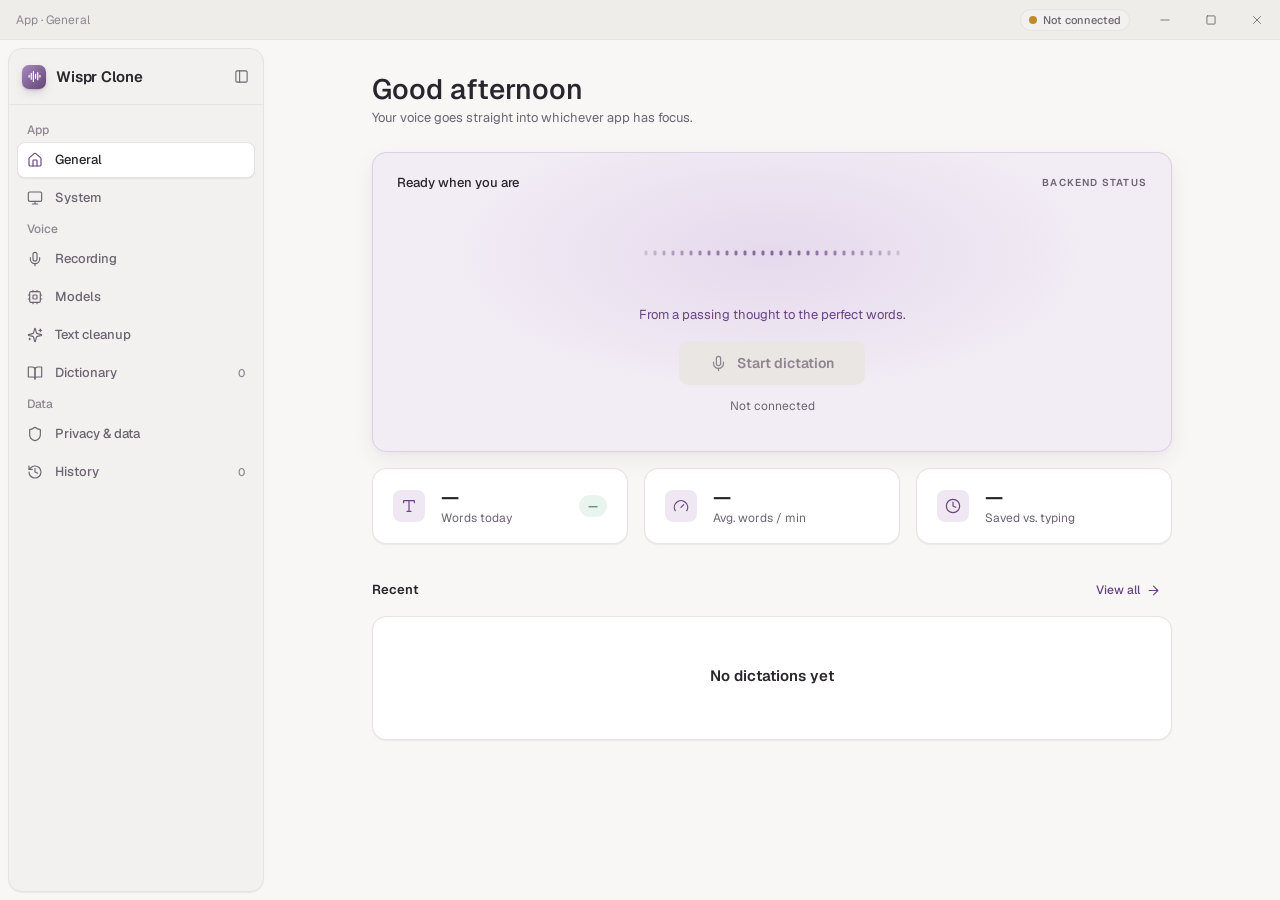
==== commit 6182b3a8: "fix(web): show the cleanup-recovery buttons The backend publishes run:state and then run:recovery wi" ====
--- a/backend_dev/web/index.html
+++ b/backend_dev/web/index.html
@@ -109,6 +109,7 @@
           <p class="dictate-caption" id="dictate-caption">From a passing thought to the perfect words.</p>
           <button class="btn btn-primary btn-record" id="rec-btn"><svg class="i"><use href="#i-mic"/></svg><span>Start dictation</span></button>
           <div class="dictate-hint" id="dictate-hint">Backend hotkey controls dictation</div>
+          <div class="dictate-recovery" id="dictate-recovery"></div>
           <button class="btn btn-ghost btn-sm dictate-cancel" id="dictate-cancel"><svg class="i"><use href="#i-x"/></svg>Discard <kbd class="inline-style-2">Esc</kbd></button>
         </div>
 
--- a/backend_dev/web/styles.css
+++ b/backend_dev/web/styles.css
@@ -539,6 +539,7 @@
 .dictate .btn-record .i { width: 17px; height: 17px; }
 .dictate-hint { margin-top: var(--s-3); display: flex; align-items: center; gap: var(--s-2); font: var(--t-small); color: var(--text-2); }
 .dictate-cancel { position: absolute; right: var(--s-3); bottom: var(--s-3); opacity: 0; pointer-events: none; transition: opacity var(--t-base); }
+.dictate-recovery { display: flex; justify-content: center; flex-wrap: wrap; gap: var(--s-2); margin-top: var(--s-3); }
 
 /* states */
 .dictate[data-state="recording"] { border-color: color-mix(in srgb, var(--red) 45%, var(--hero-border)); box-shadow: var(--sh-2), 0 0 0 4px color-mix(in srgb, var(--red) 10%, transparent); }
